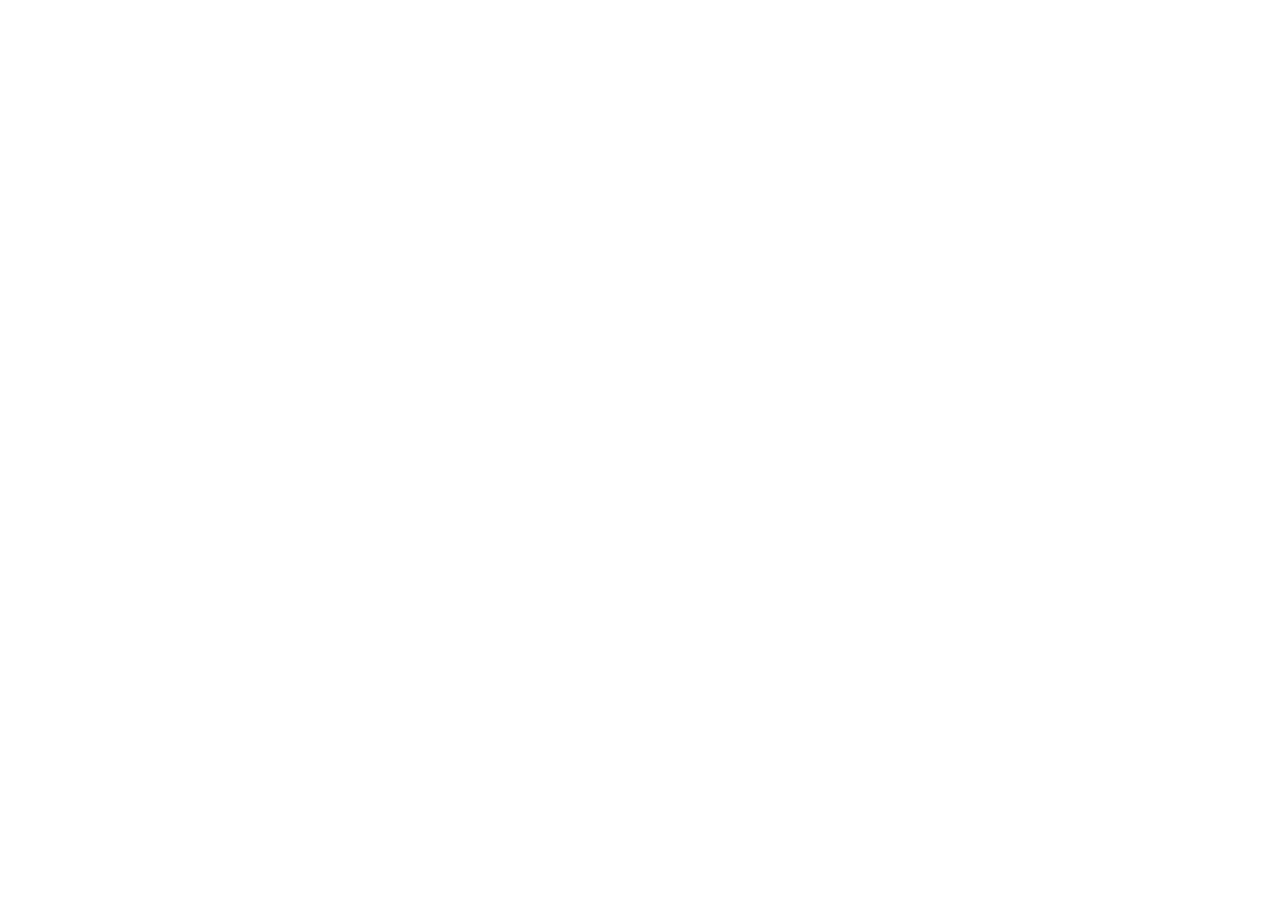
==== index.html @ 0be5e107 "first commit,created index file, css file, and folders" ====
<!DOCTYPE html>
<html lang="en">
<head>
    <meta charset="UTF-8">
    <meta name="viewport" content="width=device-width, initial-scale=1.0">
    <title>TIS</title>
    <link rel="stylesheet" href="./assets/css/style.css">
</head>
<body>
    
</body>
</html>
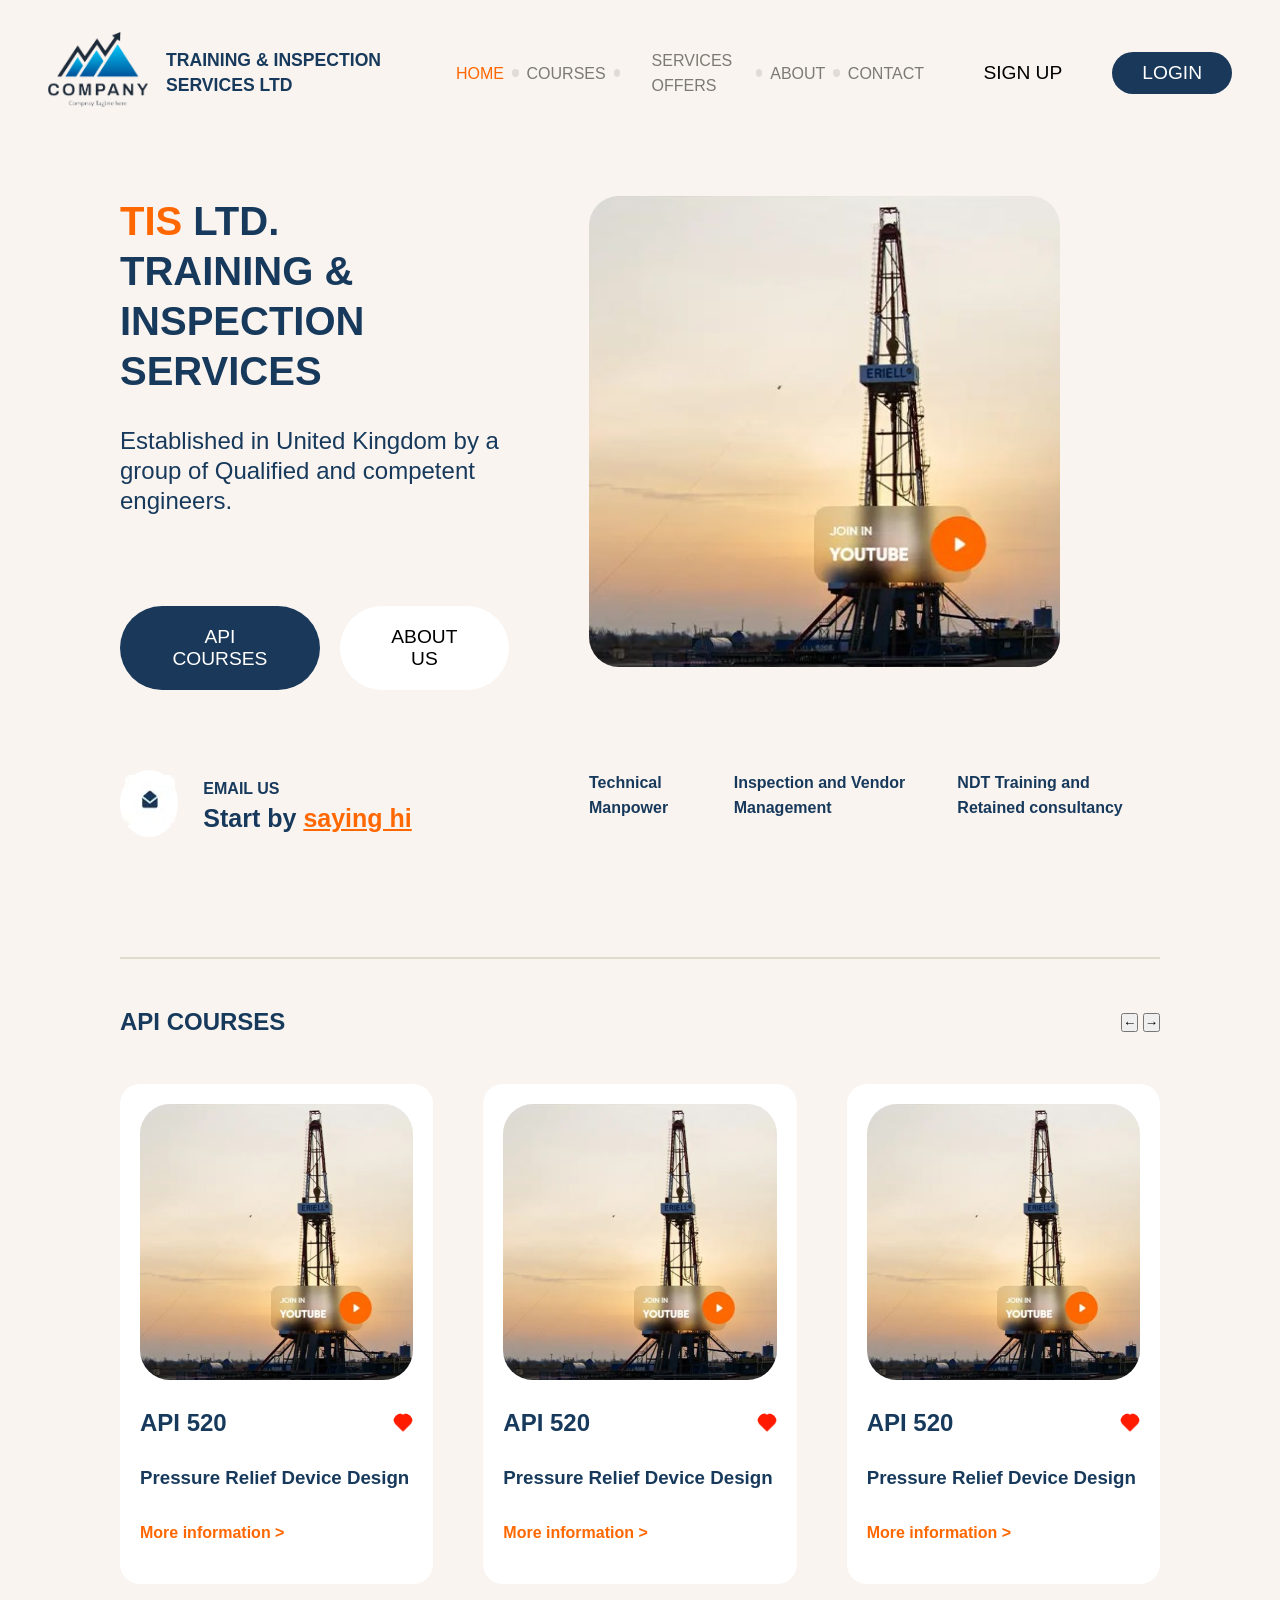
==== commit 9872d9b5: "Added Two hero Content,Images and styles" ====
--- a/index.html
+++ b/index.html
@@ -7,6 +7,127 @@
     <link rel="stylesheet" href="./assets/css/style.css">
 </head>
 <body>
-    
+    <header>
+        <div class="navBarLogo">
+            <div>
+                <img src="./assets/img/businessLogo.png" alt="Logo">
+            </div>
+            <div class="navBarLogoText">
+                <h3>TRAINING & INSPECTION SERVICES LTD</h3>
+            </div>
+        </div>
+        <div>
+            <nav>
+                <ul>
+                    <li><a href="#"><span>HOME</span></a></li>
+                    <div class="navBarDivider"></div>
+                    <li><a href="#">COURSES</a></li>
+                    <div class="navBarDivider"></div>
+                    <li><a href="#">SERVICES OFFERS </a></li>
+                    <div class="navBarDivider"></div>
+                    <li><a href="#">ABOUT</a></li>
+                    <div class="navBarDivider"></div>
+                    <li><a href="#">CONTACT</a></li>
+                </ul>
+            </nav>
+        </div>
+        <div class="navBarButtons">
+            <button class="signUpButton">SIGN UP</button>
+            <button class="loginButton">LOGIN</button>    
+        </div>
+    </header>
+    <main>
+        <section class="firstHeroSection">
+            <div class="firstHeroContent">
+                <h1><span>TIS</span> LTD. <br> TRAINING & INSPECTION SERVICES</h1>
+                <h3>Established in United Kingdom by a group of Qualified and competent engineers.</h3>
+
+                <div class="navBarButtons heroButton">
+                    <button class="loginButton">API COURSES</button>
+                    <button class="signUpButton">ABOUT US</button>    
+                </div>
+            </div>
+            <div class="secondHeroContent">
+                <img src="./assets/img/firstSectImg.jpg" alt="Image">
+            </div>
+
+            <div class="firstSubHeroContent">
+                <div class="logo">
+                    <img src="./assets/img/emailIcon.jpg" alt="Email Icon">
+                </div>
+                <div class="text">
+                    <h4>EMAIL US</h4>
+                    <h4>Start by <span><u>saying hi</u></span></h4>
+                </div>
+            </div>
+            <div class="secondSubHeroContent">
+                <h4>Technical Manpower</h4>
+                <h4>Inspection and Vendor Management</h4>
+                <h4>NDT Training and Retained consultancy</h4>
+            </div>
+            <div class="sectionDivider"></div>
+        </section>
+        <section class="secondHeroSection">
+                <div class="heroTitle">
+                    <h2>API COURSES</h2>
+                    <div>
+                        <button> &leftarrow; </button>
+                        <button> &rightarrow; </button>
+                    </div>
+                </div>
+            <div class="secondHeroContent">
+                <div class="card">
+                    <div class="cardImage">
+                        <img src="./assets/img/firstSectImg.jpg" alt="card image">
+                    </div>
+                    <div class="cardTitle">
+                        <h2>API 520</h2>
+                        <img src="./assets/img/heart.png" alt="heart icon">
+                    </div>
+                    <div>
+                        <h3>Pressure Relief Device Design</h3>
+                    </div>
+                    <div class="cardDescription">
+                        <p>More information > </p>
+                    </div>
+                </div>
+
+                <div class="card">
+                    <div class="cardImage">
+                        <img src="./assets/img/firstSectImg.jpg" alt="card image">
+                    </div>
+                    <div class="cardTitle">
+                        <h2>API 520</h2>
+                        <img src="./assets/img/heart.png" alt="heart icon">
+                    </div>
+                    <div>
+                        <h3>Pressure Relief Device Design</h3>
+                    </div>
+                    <div class="cardDescription">
+                        <p>More information > </p>
+                    </div>
+                </div>
+                
+                <div class="card">
+                    <div class="cardImage">
+                        <img src="./assets/img/firstSectImg.jpg" alt="card image">
+                    </div>
+                    <div class="cardTitle">
+                        <h2>API 520</h2>
+                        <img src="./assets/img/heart.png" alt="heart icon">
+                    </div>
+                    <div>
+                        <h3>Pressure Relief Device Design</h3>
+                    </div>
+                    <div class="cardDescription">
+                        <p>More information > </p>
+                    </div>
+                </div>
+            </div>
+        </section>
+    </main>
+    <footer>
+
+    </footer>
 </body>
 </html>
--- a/assets/css/style.css
+++ b/assets/css/style.css
@@ -0,0 +1,185 @@
+*{
+    margin: 0;
+    padding: 0;
+    box-sizing: border-box;
+}
+body{
+    font-family: 'Poppins', sans-serif;
+    background-color: rgba(250,244,240);
+    color: rgb(23,58,92);
+    line-height: 25px;
+}
+span{
+    color: rgb(255,103,0);
+}
+header{
+    display: grid;
+    grid-template-columns: 400px 1fr 300px;
+    justify-content: space-between;
+    align-items: center;
+    width: 100%;
+    padding: 2rem 3rem;
+}
+.navBarLogo{
+    display: flex;
+    align-items: center;
+    gap: 0.5rem;
+    img{
+        width: 100px;
+    }
+    .navBarLogoText h3{
+            margin: 10px;
+            font-size: 1.1rem;
+    }
+}
+.navBarDivider{
+    width: 8px;
+    height: 8px;
+    background-color: rgba(0, 0, 0, 0.1);
+    border-radius: 50%;
+    
+}
+nav ul {
+    display: flex;
+    text-align: center;
+    justify-content: space-between;
+    align-items: center;
+    li{
+    list-style: none;
+        a{
+            text-decoration: none;
+            color: rgb(123,122,115);
+            font-size: 1rem;
+            padding: 0.5rem;
+        }
+    }
+}
+.navBarButtons{
+    display: flex;
+    justify-content: space-between;
+    justify-self: flex-end;
+    gap: 20px;
+}
+.navBarButtons button{
+    padding: 10px 30px;
+    border-radius: 25px;
+    border: none;
+    font-size: 1.2rem;
+    cursor: pointer;
+}
+.signUpButton{
+    background-color: transparent;
+}
+.loginButton{
+    background-color: rgba(26,57,90);
+    color: white;
+}
+section{
+    margin:50px 0;
+    padding: 0 120px;
+}
+.firstHeroSection{
+    display: grid;
+    grid-template-columns: 1fr 1fr;
+    justify-content: space-between;
+    gap: 80px;
+    .heroButton{
+        justify-content: start;
+    }
+    div{
+        width: 100%;
+    }
+    h1{
+        font-size: 2.5rem;
+        margin-bottom: 30px;
+        line-height: 50px;
+    }
+    h3{
+        font-size: 1.5rem;
+        font-weight: lighter;
+        line-height: 30px;
+        margin-bottom: 90px;
+    }
+}
+.secondHeroContent img{
+    border-radius: 30px;
+}
+.heroButton button{
+    padding: 20px 40px;
+    border-radius: 60px;
+}
+.heroButton .signUpButton{
+    background-color: white;
+}
+.firstSubHeroContent{
+    display: flex;
+    align-items: center;
+}
+.firstSubHeroContent .logo{
+    width: 15%;
+    border-radius: 100%;
+    padding: 5px;
+    margin-right: 25px;
+    background-color: white;
+    text-align: center;
+}
+.firstSubHeroContent .text h4:nth-child(1){
+    font-weight: light;
+    margin-bottom: 5px;
+}
+.firstSubHeroContent .text h4:nth-child(2){
+    font-size: 25px;
+}
+.secondSubHeroContent{
+    display: flex;
+    gap: 40px;
+}
+.sectionDivider{
+    border-bottom: 2px solid rgb(221, 219, 204);
+    padding: 20px 0;
+    grid-column: 1/3;
+}
+
+.secondHeroSection .heroTitle{
+    width:100%;
+    display:flex;
+    justify-content: space-between;
+    margin-bottom: 50px;
+}
+.secondHeroContent{
+    display: grid;
+    grid-template-columns: repeat(3, 1fr);
+    gap: 50px;
+}
+.secondHeroContent .card{
+    width: 100%;
+    height: 500px;
+    background-color: white;
+    border-radius: 20px;
+    padding: 20px;
+    div{
+        margin-bottom: 30px;
+    }
+}
+
+.card .cardImage{
+    width: 100%;
+    height: 60%;
+    border-radius: 20px 20px 0 0;
+    img{
+        width: 100%;
+        height: 100%;
+        object-fit: cover;
+    }
+}
+.card .cardTitle{
+    display: flex;
+    justify-content: space-between;
+    align-items: center;
+
+}
+.card .cardDescription{
+    font-size: 1rem;
+    color: rgb(255,103,0);
+    font-weight: bold;
+}
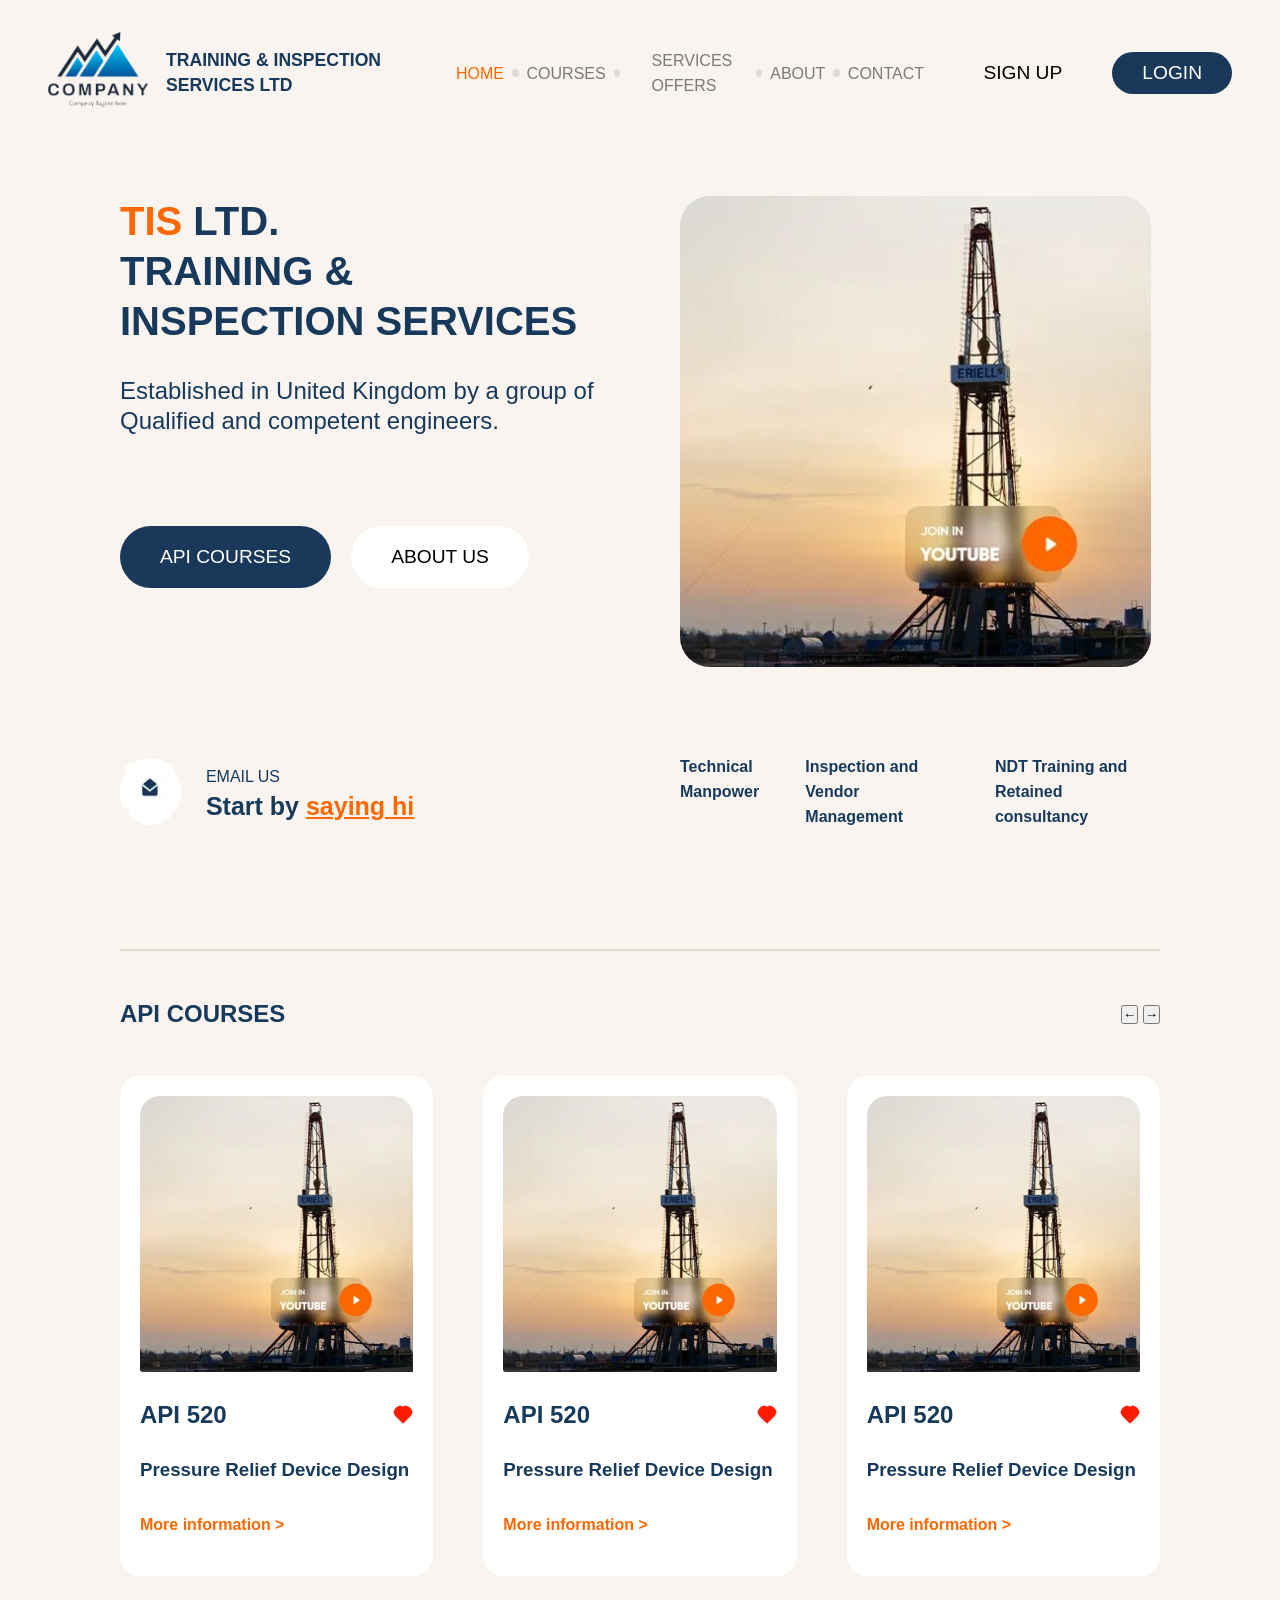
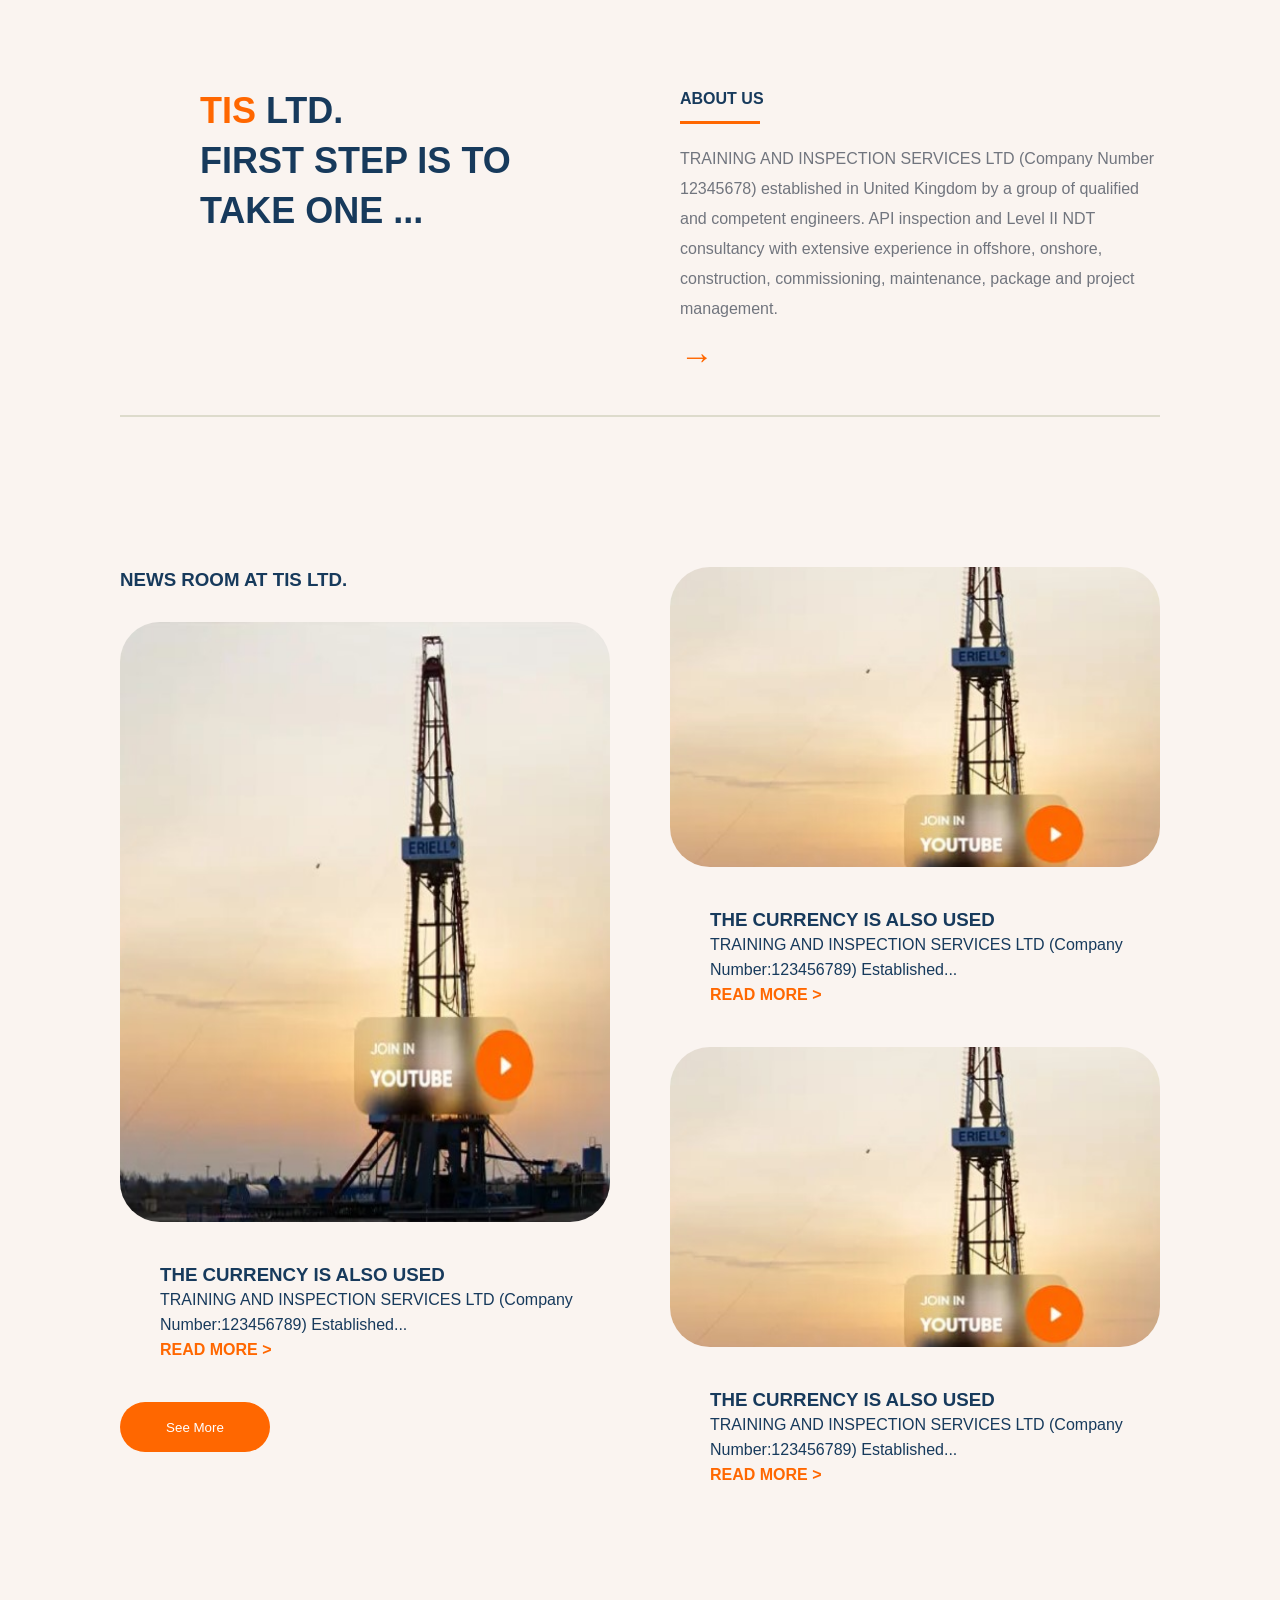
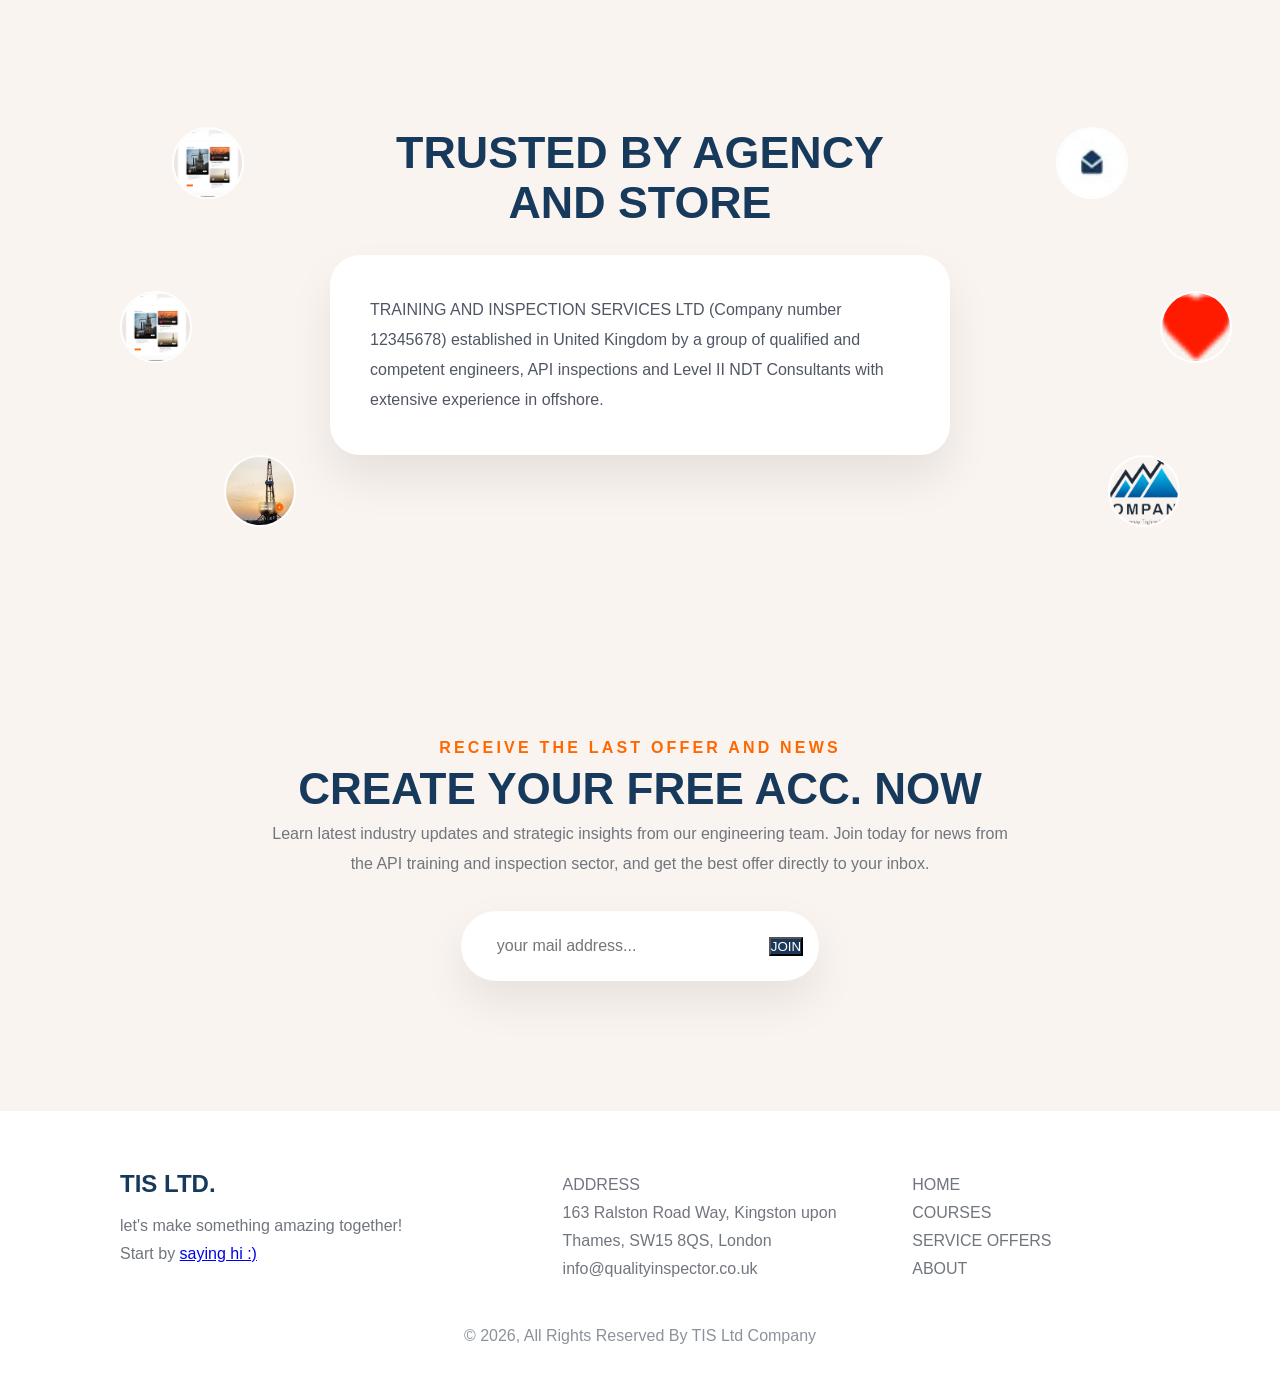
==== commit a738f969: "3 more sections added,footer added. little bit of resposiveness" ====
--- a/index.html
+++ b/index.html
@@ -125,7 +125,110 @@
                 </div>
             </div>
         </section>
+        <section class="thirdSection">
+            <div class="thirdSectionContent">
+                <div class="thirdSectionText">
+                    <h2><span>TIS</span> LTD.</h2>
+                    <h2>FIRST STEP IS TO TAKE ONE ...</h2>
+                </div>
+                <div class="thirdSectionAbout">
+                    <h4>ABOUT US</h4>
+                    <div class="underLine"></div>
+                    <p>TRAINING AND INSPECTION SERVICES LTD (Company Number 12345678) established in United Kingdom by a group of qualified and competent engineers. API inspection and Level II NDT consultancy with extensive experience in offshore, onshore, construction, commissioning, maintenance, package and project management.</p>
+                    <a href="#">&rarr;</a>
+                </div>
+            </div>
+            <div class="sectionDivider"></div>
+        </section>
+        <section class="fourthSection">
+           <div class="fourthSectionContent1">
+                <div>
+                    <h3>NEWS ROOM AT TIS LTD.</h3>
+                </div>
+                <div class="foruthContentImg">
+                    <img src="./assets/img/firstSectImg.jpg" alt="">
+                </div>
+                <div class="fourthContentInfo">
+                    <h3>THE CURRENCY IS ALSO USED</h3>
+                    <p>TRAINING AND INSPECTION SERVICES LTD (Company Number:123456789) Established...</p>
+                    <a href="#read">READ MORE > </a>
+                </div>
+                <div class="fourthContentButton">
+                    <button type="button" class="seeMoreButton">See More</button>
+                </div>
+           </div>
+           <div class="fourthSectionContent2">
+                <div class="foruthContentImg">
+                    <img src="./assets/img/firstSectImg.jpg" alt="">
+                </div>
+                <div class="fourthContentInfo">
+                    <h3>THE CURRENCY IS ALSO USED</h3>
+                    <p>TRAINING AND INSPECTION SERVICES LTD (Company Number:123456789) Established...</p>
+                    <a href="#read">READ MORE > </a>
+                </div>
+                <div class="foruthContentImg">
+                    <img src="./assets/img/firstSectImg.jpg" alt="">
+                </div>
+                <div class="fourthContentInfo">
+                    <h3>THE CURRENCY IS ALSO USED</h3>
+                    <p>TRAINING AND INSPECTION SERVICES LTD (Company Number:123456789) Established...</p>
+                    <a href="#read">READ MORE > </a>
+                </div>
+           </div>
+        </section>
+        <section class="fifthSection">
+            <div class="trustedContent fifthSectionContent">
+                <div class="fifthContentTitle">
+                    <h2>TRUSTED BY AGENCY AND STORE</h2>
+                    <div class="testimonialCard">
+                        <p>TRAINING AND INSPECTION SERVICES LTD (Company number 12345678) established in United Kingdom by a group of qualified and competent engineers, API inspections and Level II NDT Consultants with extensive experience in offshore.</p>
+                    </div>
+                </div>
+                <div class="trustedAvatars fifthSectionContentImage">
+                    <img src="./assets/img/businessLogo.png" alt="Client logo 1">
+                    <img src="./assets/img/heart.png" alt="Client logo 2">
+                    <img src="./assets/img/emailIcon.jpg" alt="Client logo 3">
+                    <img src="./assets/img/firstSectImg.jpg" alt="Client logo 4">
+                    <img src="./assets/img/landing.jpg" alt="Client logo 5">
+                    <img src="./assets/img/landing.jpg" alt="Client logo 5">
+                </div>
+            </div>
+        </section>
+        <section class="subscribeSection">
+            <p class="newsText">RECEIVE THE LAST OFFER AND NEWS</p>
+            <h2>CREATE YOUR FREE ACC. NOW</h2>
+            <p class="subscribeText">Learn latest industry updates and strategic insights from our engineering team. Join today for news from the API training and inspection sector, and get the best offer directly to your inbox.</p>
+            <div class="subscribeForm">
+                <input type="email" placeholder="your mail address...">
+                <button class="loginButton">JOIN</button>
+            </div>
+        </section>
     </main>
+    <footer class="siteFooter">
+        <div class="footerTop">
+            <div class="footerBrand">
+                <h2>TIS LTD.</h2>
+                <p>let's make something amazing together!</p>
+                <p>Start by <a href="#">saying hi :)</a></p>
+            </div>
+            <div class="footerInfo">
+                <p>ADDRESS</p>
+                <p>163 Ralston Road Way, Kingston upon Thames, SW15 8QS, London</p>
+                <p>info@qualityinspector.co.uk</p>
+            </div>
+            <div class="footerLinks">
+                <p>HOME</p>
+                <a href="#">COURSES</a>
+                <a href="#">SERVICE OFFERS</a>
+                <a href="#">ABOUT</a>
+            </div>
+        </div>
+        <div class="footerBottom">
+            <p>© 2026, All Rights Reserved By TIS Ltd Company</p>
+        </div>
+    </footer>
+</body>
+</html>
     <footer>
 
     </footer>
--- a/assets/css/style.css
+++ b/assets/css/style.css
@@ -1,18 +1,21 @@
-*{
+* {
     margin: 0;
     padding: 0;
     box-sizing: border-box;
 }
-body{
+
+body {
     font-family: 'Poppins', sans-serif;
-    background-color: rgba(250,244,240);
-    color: rgb(23,58,92);
+    background-color: rgba(250, 244, 240, 1);
+    color: rgb(23, 58, 92);
     line-height: 25px;
 }
-span{
-    color: rgb(255,103,0);
-}
-header{
+
+span {
+    color: rgb(255, 103, 0);
+}
+
+header {
     display: grid;
     grid-template-columns: 400px 1fr 300px;
     justify-content: space-between;
@@ -20,102 +23,123 @@
     width: 100%;
     padding: 2rem 3rem;
 }
-.navBarLogo{
+
+.navBarLogo {
     display: flex;
     align-items: center;
     gap: 0.5rem;
-    img{
-        width: 100px;
-    }
-    .navBarLogoText h3{
-            margin: 10px;
-            font-size: 1.1rem;
-    }
-}
-.navBarDivider{
+}
+
+.navBarLogo img {
+    width: 100px;
+}
+
+.navBarLogoText h3 {
+    margin: 10px;
+    font-size: 1.1rem;
+}
+
+.navBarDivider {
     width: 8px;
     height: 8px;
     background-color: rgba(0, 0, 0, 0.1);
     border-radius: 50%;
-    
-}
+}
+
 nav ul {
     display: flex;
     text-align: center;
     justify-content: space-between;
     align-items: center;
-    li{
+}
+
+nav ul li {
     list-style: none;
-        a{
-            text-decoration: none;
-            color: rgb(123,122,115);
-            font-size: 1rem;
-            padding: 0.5rem;
-        }
-    }
-}
-.navBarButtons{
+}
+
+nav ul li a {
+    text-decoration: none;
+    color: rgb(123, 122, 115);
+    font-size: 1rem;
+    padding: 0.5rem;
+}
+
+.navBarButtons {
     display: flex;
     justify-content: space-between;
     justify-self: flex-end;
     gap: 20px;
 }
-.navBarButtons button{
+
+.navBarButtons button {
     padding: 10px 30px;
     border-radius: 25px;
     border: none;
     font-size: 1.2rem;
     cursor: pointer;
 }
-.signUpButton{
+
+.signUpButton {
     background-color: transparent;
 }
-.loginButton{
-    background-color: rgba(26,57,90);
+
+.loginButton {
+    background-color: rgba(26, 57, 90, 1);
     color: white;
 }
-section{
-    margin:50px 0;
+
+section {
+    margin: 50px 0;
     padding: 0 120px;
 }
-.firstHeroSection{
+
+.firstHeroSection {
     display: grid;
     grid-template-columns: 1fr 1fr;
     justify-content: space-between;
     gap: 80px;
-    .heroButton{
-        justify-content: start;
-    }
-    div{
-        width: 100%;
-    }
-    h1{
-        font-size: 2.5rem;
-        margin-bottom: 30px;
-        line-height: 50px;
-    }
-    h3{
-        font-size: 1.5rem;
-        font-weight: lighter;
-        line-height: 30px;
-        margin-bottom: 90px;
-    }
-}
-.secondHeroContent img{
+}
+
+.firstHeroSection .heroButton {
+    justify-content: start;
+}
+
+.firstHeroSection div {
+    width: 100%;
+}
+
+.firstHeroSection h1 {
+    font-size: 2.5rem;
+    margin-bottom: 30px;
+    line-height: 50px;
+}
+
+.firstHeroSection h3 {
+    font-size: 1.5rem;
+    font-weight: 300;
+    line-height: 30px;
+    margin-bottom: 90px;
+}
+
+.secondHeroContent img {
     border-radius: 30px;
 }
-.heroButton button{
+
+.heroButton button {
     padding: 20px 40px;
     border-radius: 60px;
 }
-.heroButton .signUpButton{
+
+.heroButton .signUpButton {
     background-color: white;
 }
-.firstSubHeroContent{
+
+.firstSubHeroContent {
     display: flex;
     align-items: center;
 }
-.firstSubHeroContent .logo{
+
+.firstSubHeroContent .logo {
     width: 15%;
     border-radius: 100%;
     padding: 5px;
@@ -123,63 +147,619 @@
     background-color: white;
     text-align: center;
 }
-.firstSubHeroContent .text h4:nth-child(1){
-    font-weight: light;
+
+.firstSubHeroContent .text h4:nth-child(1) {
+    font-weight: 300;
     margin-bottom: 5px;
 }
-.firstSubHeroContent .text h4:nth-child(2){
+
+.firstSubHeroContent .text h4:nth-child(2) {
     font-size: 25px;
 }
-.secondSubHeroContent{
+
+.secondSubHeroContent {
     display: flex;
     gap: 40px;
 }
-.sectionDivider{
+
+.sectionDivider {
     border-bottom: 2px solid rgb(221, 219, 204);
     padding: 20px 0;
     grid-column: 1/3;
 }
 
-.secondHeroSection .heroTitle{
-    width:100%;
-    display:flex;
+.secondHeroSection .heroTitle {
+    width: 100%;
+    display: flex;
     justify-content: space-between;
+    align-items: center;
     margin-bottom: 50px;
 }
-.secondHeroContent{
+
+.secondHeroSection .secondHeroContent {
     display: grid;
     grid-template-columns: repeat(3, 1fr);
     gap: 50px;
 }
-.secondHeroContent .card{
+
+.secondHeroSection .secondHeroContent .card {
     width: 100%;
     height: 500px;
     background-color: white;
     border-radius: 20px;
     padding: 20px;
-    div{
-        margin-bottom: 30px;
-    }
-}
-
-.card .cardImage{
+}
+
+.secondHeroSection .secondHeroContent .card div {
+    margin-bottom: 30px;
+}
+
+.card .cardImage {
     width: 100%;
     height: 60%;
     border-radius: 20px 20px 0 0;
+}
+
+.card .cardImage img {
+    width: 100%;
+    height: 100%;
+    object-fit: cover;
+    border-radius: 20px 20px 0 0;
+}
+
+.card .cardTitle {
+    display: flex;
+    justify-content: space-between;
+    align-items: center;
+}
+
+.card .cardDescription {
+    font-size: 1rem;
+    color: rgb(255, 103, 0);
+    font-weight: bold;
+}
+
+.heroImageCard {
+    position: relative;
+    width: 100%;
+    min-height: 520px;
+    border-radius: 30px;
+    overflow: hidden;
+    box-shadow: 0 25px 60px rgba(0, 0, 0, 0.12);
+}
+
+.heroImageBg {
+    width: 100%;
+    height: 100%;
+    background-image: url("../img/landing.jpg");
+    background-size: cover;
+    background-position: center;
+    filter: brightness(0.92);
+}
+
+.heroImageBadge {
+    position: absolute;
+    bottom: 30px;
+    left: 30px;
+    padding: 28px 32px;
+    border-radius: 24px;
+    background: rgba(255, 255, 255, 0.95);
+    max-width: 320px;
+    box-shadow: 0 18px 40px rgba(0, 0, 0, 0.15);
+}
+
+.heroImageBadge span {
+    display: inline-block;
+    color: rgb(255, 103, 0);
+    font-size: 0.85rem;
+    letter-spacing: 0.25em;
+    text-transform: uppercase;
+    margin-bottom: 10px;
+}
+
+.heroImageBadge h2 {
+    margin: 0 0 18px;
+    font-size: 2rem;
+    color: rgb(23, 58, 92);
+}
+
+.thirdSectionContent {
+    display: grid;
+    grid-template-columns: 1fr 1fr;
+    gap: 80px;
+    justify-content: center;
+    align-items: center;
+    padding-top: 60px;
+}
+.thirdSectionText{
+    justify-self: center;
+    align-self: start;
+}
+.thirdSectionText h2 {
+    font-size: 2.25rem;
+    max-width: 320px;
+    line-height: 50px;
+}
+
+.thirdSectionAbout h4 {
+    color: rgb(23, 58, 92);
+}
+.underLine{
+    background-color: rgb(255, 103, 0);
+    width: 80px;
+    height: 3px;
+    margin: 10px 0 20px;
+}
+.thirdSectionAbout p {
+    color: rgb(113, 117, 126);
+    line-height: 30px;
+    max-width: 520px;
+    margin-bottom: 20px;
+}
+
+.thirdSectionAbout a {
+    color: rgb(255, 103, 0);
+    text-decoration: none;
+    font-weight: 700;
+    font-size: 2.1rem;
+}
+.thirdSection .sectionDivider{
+    margin-bottom: 150px;
+}
+.fourthSection{
+    display: grid;
+    grid-template-columns: 1fr 1fr;
+    gap: 60px;
+    div{
+        width: 100%;
+    }
+}
+.fourthSectionContent1{
+    height: 800px;
+    h3{
+        margin-bottom: 30px;
+    }
+}
+.foruthContentImg{
+    img{
+    border-radius: 40px;
+    }
+}
+.fourthSectionContent1 .foruthContentImg{
+    height: 600px;
     img{
         width: 100%;
         height: 100%;
+    }
+}
+.fourthSectionContent2 .foruthContentImg{
+    height: 300px;
+    img{
         object-fit: cover;
-    }
-}
-.card .cardTitle{
+        width: 100%;
+        height: 100%;
+    }
+}
+.fourthContentInfo{
+    margin: 40px;
+    h3{
+        margin: 0;
+    }
+}
+.fourthContentInfo a{
+    text-decoration: none;
+    color: rgb(255, 103, 0);
+    font-weight: bold;
+}
+.fourthContentButton button{
+    width: 150px;
+    height: 50px;
+    border-radius: 30px;
+    border: 0;
+    background-color: rgb(255, 103, 0);
+    color: white;
+}
+.fifthSection{
+    padding: 150px 120px;
+}
+
+.trustedContent {
+    position: relative;
     display: flex;
-    justify-content: space-between;
-    align-items: center;
-
-}
-.card .cardDescription{
+    justify-content: center;
+    align-items: center;
+    gap: 40px;
+}
+.trustedContent h2 {
+    font-size: 2.8rem;
+    margin-bottom: 28px;
+    text-align: center;
+    max-width: 500px;
+    line-height: 50px;
+}
+.fifthContentTitle{
+    display: grid;
+    justify-items: center;
+}
+.testimonialCard {
+    max-width: 620px;
+    padding: 40px;
+    background: white;
+    border-radius: 30px;
+    box-shadow: 0 24px 45px rgba(0, 0, 0, 0.08);
+    color: rgb(80, 86, 100);
+    line-height: 30px;
+}
+.trustedAvatars {
+    position: absolute;
+    width: 100%;
+    height: 100%;
+}
+.trustedAvatars img {
+    position: absolute;
+    width: 72px;
+    height: 72px;
+    object-fit: cover;
+    border-radius: 50%;
+    border: 2px solid rgba(255, 255, 255, 0.95);
+}
+.trustedAvatars img:nth-child(1){
+    top: 100%;
+    left: 95%;
+}
+.trustedAvatars img:nth-child(2){
+    top: 50%;
+    left: 100%;
+}
+.trustedAvatars img:nth-child(3){
+    top: 0;
+    left: 90%;
+}
+.trustedAvatars img:nth-child(4){
+    top: 100%;
+    left: 10%;
+}
+.trustedAvatars img:nth-child(5){
+    top: 50%;
+    left: 0;
+}
+.trustedAvatars img:nth-child(6){
+    top: 0;
+    left: 5%;
+}
+.subscribeSection {
+    padding: 80px 120px;
+    text-align: center;
+}
+
+.newsText {
+    margin-bottom: 16px;
+    color: rgb(255, 103, 0);
+    text-transform: uppercase;
+    letter-spacing: 0.2em;
+    font-weight: bold
+}
+
+.subscribeSection h2 {
+    font-size: 2.75rem;
+    margin-bottom: 18px;
+}
+
+.subscribeText{
+    max-width: 740px;
+    margin: 0 auto 32px;
+    color: rgb(113, 117, 126);
+    line-height: 30px;
+}
+
+.subscribeForm {
+    display: inline-flex;
+    align-items: center;
+    gap: 12px;
+    background: white;
+    padding: 12px 16px;
+    border-radius: 999px;
+    box-shadow: 0 20px 45px rgba(0, 0, 0, 0.08);
+}
+
+.subscribeForm input {
+    border: none;
+    outline: none;
+    padding: 14px 20px;
+    width: 280px;
     font-size: 1rem;
-    color: rgb(255,103,0);
-    font-weight: bold;
+    color: rgb(23, 58, 92);
+}
+
+.siteFooter {
+    padding: 60px 120px 40px;
+    background: white;
+}
+
+.footerTop {
+    display: grid;
+    grid-template-columns: 1.3fr 1fr 0.8fr;
+    gap: 40px;
+    margin-bottom: 40px;
+}
+
+.footerBrand h2 {
+    margin-bottom: 16px;
+}
+
+.footerBrand p,
+.footerInfo p,
+.footerLinks p,
+.footerLinks a {
+    color: rgb(113, 117, 126);
+    line-height: 28px;
+}
+
+.footerLinks a {
+    display: block;
+    text-decoration: none;
+}
+
+.footerBottom {
+    text-align: center;
+    color: rgb(140, 146, 155);
+}
+@media (max-width: 1024px) {
+    header {
+        grid-template-columns: 1fr;
+        padding: 1.5rem 2rem;
+        gap: 20px;
+    }
+
+    .navBarButtons {
+        justify-content: flex-start;
+        flex-wrap: wrap;
+    }
+
+    section {
+        padding: 0 60px;
+    }
+
+    .firstHeroSection,
+    .secondHeroSection .secondHeroContent,
+    .thirdSectionContent,
+    .fourthSection,
+    .newsGrid,
+    .footerTop {
+        grid-template-columns: 1fr;
+    }
+
+    .firstHeroSection {
+        gap: 40px;
+    }
+
+    .firstHeroSection h1 {
+        font-size: 2.2rem;
+        line-height: 42px;
+    }
+
+    .firstHeroSection h3 {
+        font-size: 1.25rem;
+        margin-bottom: 50px;
+    }
+
+    .heroButton button {
+        padding: 16px 32px;
+    }
+
+    .secondHeroSection .secondHeroContent {
+        gap: 30px;
+    }
+
+    .secondHeroSection .secondHeroContent .card {
+        height: auto;
+    }
+
+    .card .cardImage {
+        height: 260px;
+    }
+
+    .thirdSectionContent,
+    .fourthSection {
+        gap: 40px;
+    }
+
+    .thirdSectionText h2,
+    .trustedContent h2,
+    .subscribeSection h2 {
+        font-size: 2rem;
+    }
+
+    .trustedContent {
+        flex-direction: column;
+        text-align: center;
+    }
+
+    .testimonialCard {
+        max-width: 100%;
+    }
+
+    .trustedAvatars {
+        position: relative;
+        display: flex;
+        justify-content: center;
+        flex-wrap: wrap;
+        gap: 16px;
+        width: auto;
+        height: auto;
+    }
+
+    .trustedAvatars img {
+        position: static;
+    }
+
+    .subscribeSection {
+        padding: 60px 0;
+    }
+
+    .subscribeForm {
+        width: 100%;
+        justify-content: center;
+        flex-wrap: wrap;
+    }
+
+    .subscribeForm input {
+        width: 100%;
+        max-width: 420px;
+    }
+
+    .siteFooter {
+        padding: 40px 60px 30px;
+    }
+}
+
+@media (max-width: 768px) {
+    header {
+        padding: 1rem 1.25rem;
+    }
+
+    nav ul {
+        flex-wrap: wrap;
+        justify-content: center;
+        gap: 8px;
+    }
+
+    .navBarButtons,
+    .heroButton,
+    .firstSubHeroContent,
+    .secondSubHeroContent,
+    .newsGrid,
+    .footerTop {
+        display: block;
+    }
+
+    section {
+        padding: 0 24px;
+    }
+
+    .firstHeroSection,
+    .thirdSectionContent,
+    .fourthSection,
+    .newsGrid {
+        grid-template-columns: 1fr;
+    }
+
+    .firstHeroSection h1 {
+        font-size: 2rem;
+        line-height: 40px;
+    }
+
+    .firstHeroSection h3,
+    .thirdSectionAbout p,
+    .subscribeText,
+    .newsCard p {
+        font-size: 1rem;
+    }
+
+    .firstSubHeroContent {
+        flex-direction: column;
+        align-items: flex-start;
+    }
+
+    .firstSubHeroContent .logo {
+        width: 28%;
+        margin-right: 0;
+        margin-bottom: 16px;
+    }
+
+    .secondSubHeroContent {
+        flex-direction: column;
+        gap: 18px;
+    }
+
+    .heroImageBadge {
+        left: 20px;
+        right: 20px;
+        bottom: 20px;
+        padding: 24px;
+        max-width: none;
+    }
+
+    .heroImageBadge h2 {
+        font-size: 1.75rem;
+    }
+
+    .secondHeroSection .heroTitle {
+        flex-direction: column;
+        align-items: flex-start;
+        gap: 16px;
+    }
+
+    .secondHeroSection .secondHeroContent .card {
+        height: auto;
+    }
+
+    .card .cardImage {
+        height: 220px;
+    }
+
+    .thirdSectionAbout a {
+        font-size: 1.1rem;
+    }
+
+    .trustedAvatars {
+        justify-content: center;
+    }
+
+    .subscribeForm {
+        width: 100%;
+    }
+
+    .subscribeForm button {
+        width: 100%;
+    }
+
+    .footerTop {
+        grid-template-columns: 1fr;
+    }
+}
+
+@media (max-width: 576px) {
+    .navBarLogo {
+        flex-direction: column;
+        align-items: flex-start;
+    }
+
+    .navBarLogo img {
+        width: 90px;
+    }
+
+    .navBarLogoText h3 {
+        font-size: 1rem;
+        margin: 0;
+    }
+
+    .navBarButtons button,
+    .heroButton button {
+        padding: 14px 24px;
+        font-size: 1rem;
+    }
+
+    .firstHeroSection h1 {
+        font-size: 1.8rem;
+    }
+
+    .firstHeroSection h3 {
+        font-size: 1.1rem;
+        margin-bottom: 50px;
+    }
+
+    .section {
+        margin: 30px 0;
+    }
+
+    .thirdSectionText h2,
+    .trustedContent h2,
+    .subscribeSection h2 {
+        font-size: 1.6rem;
+    }
+
+    .subscribeForm input {
+        width: 100%;
+    }
 }
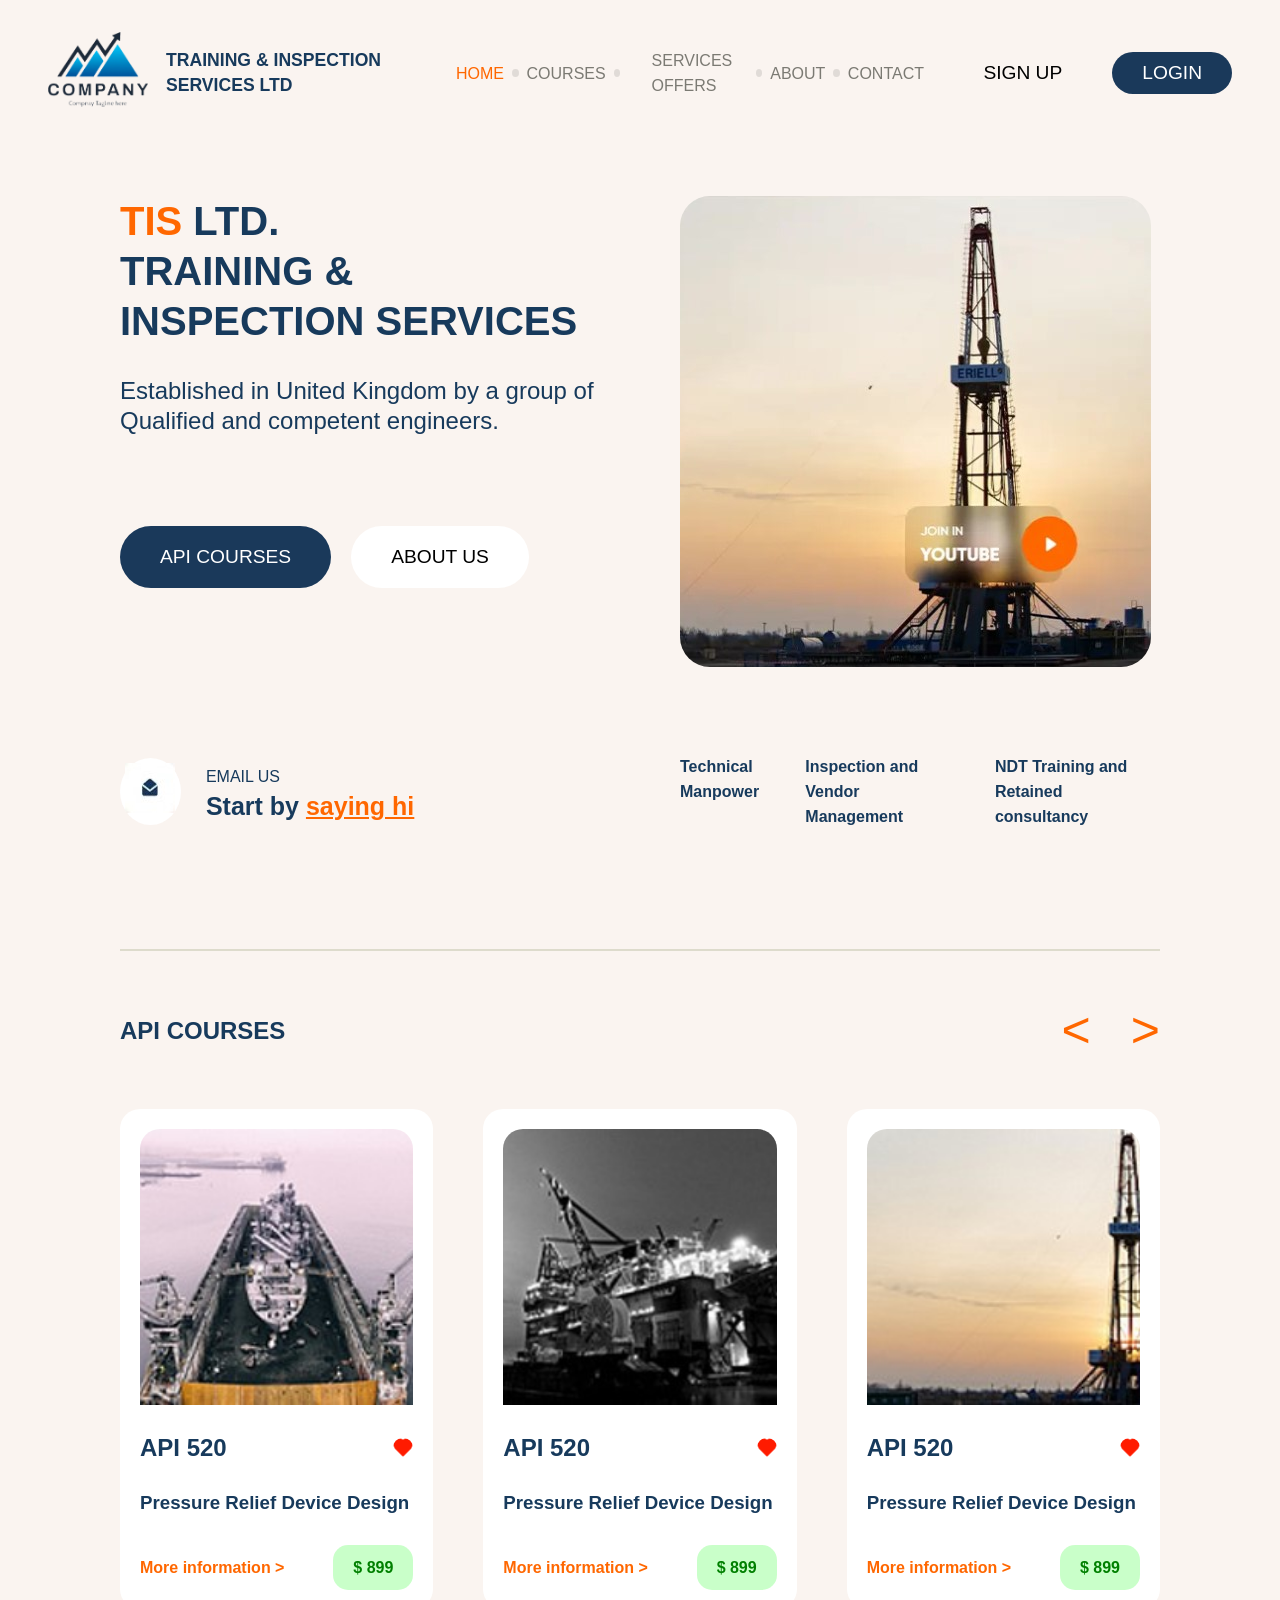
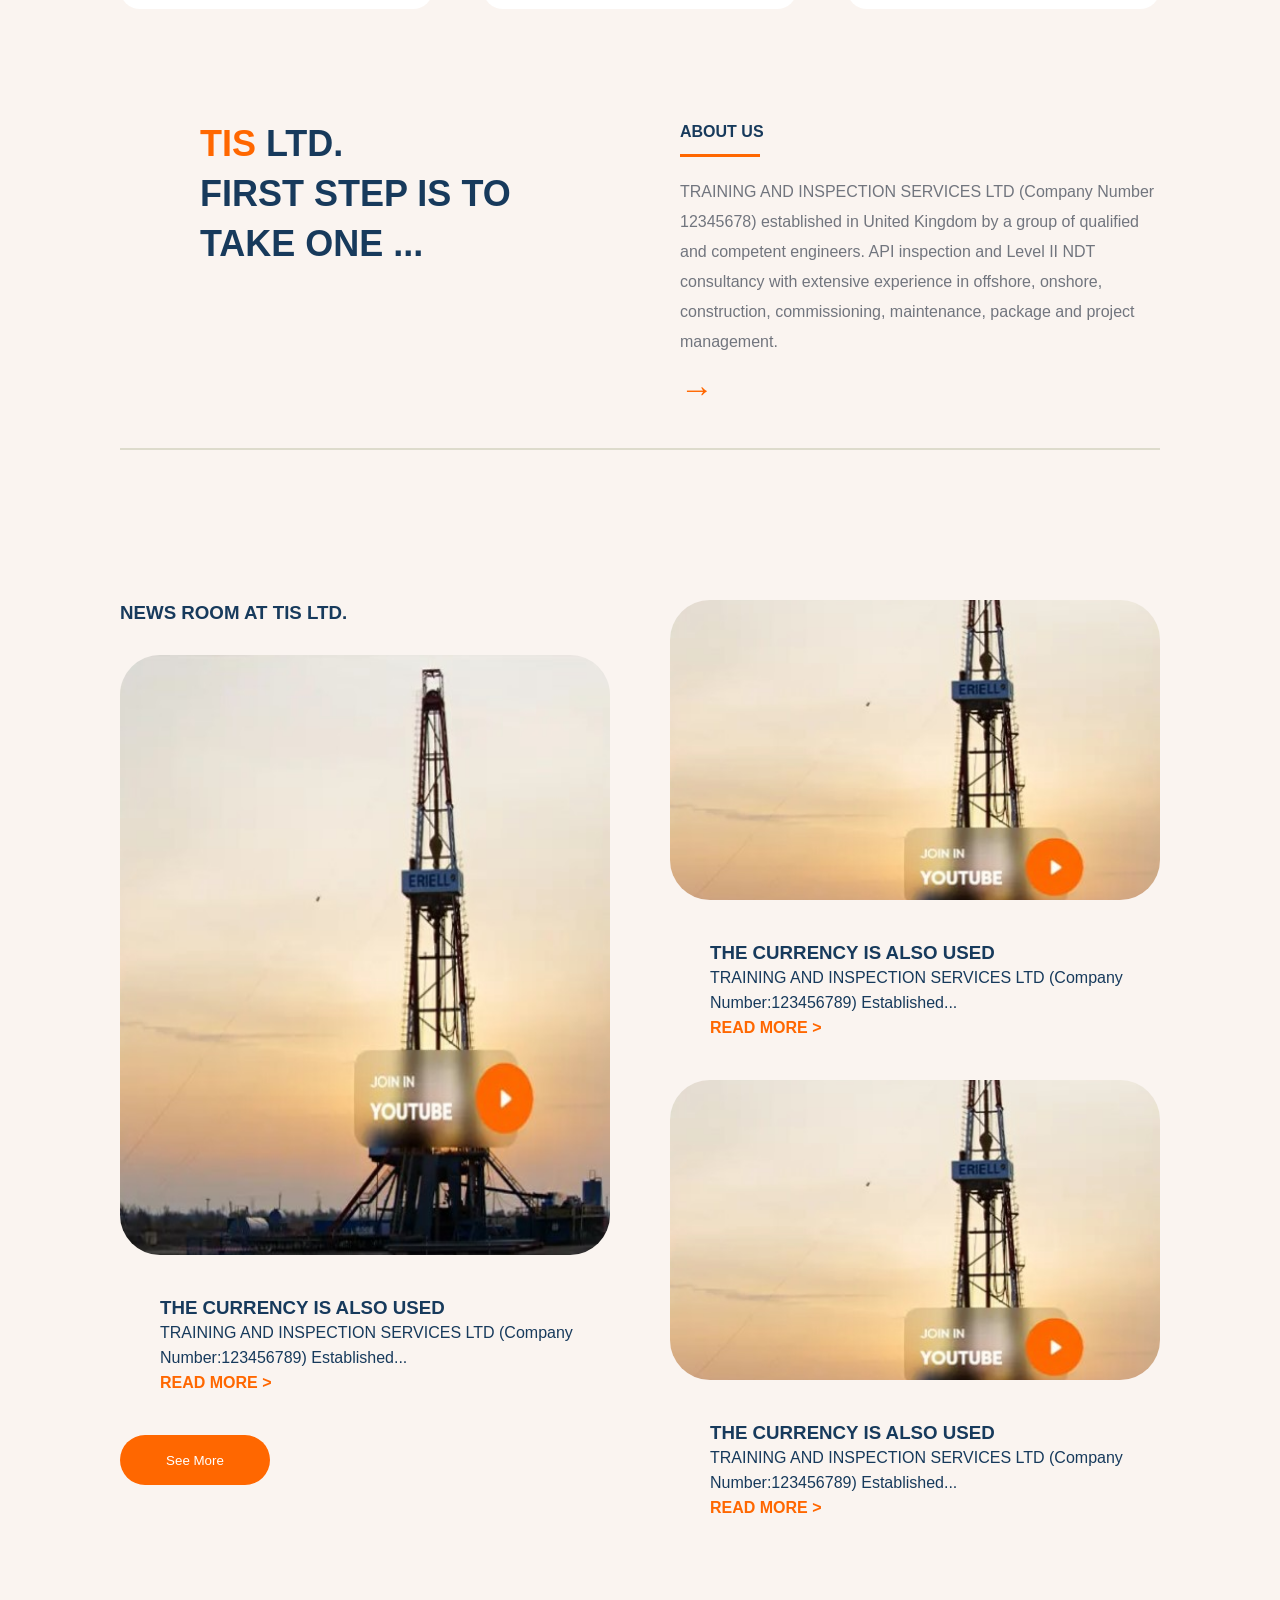
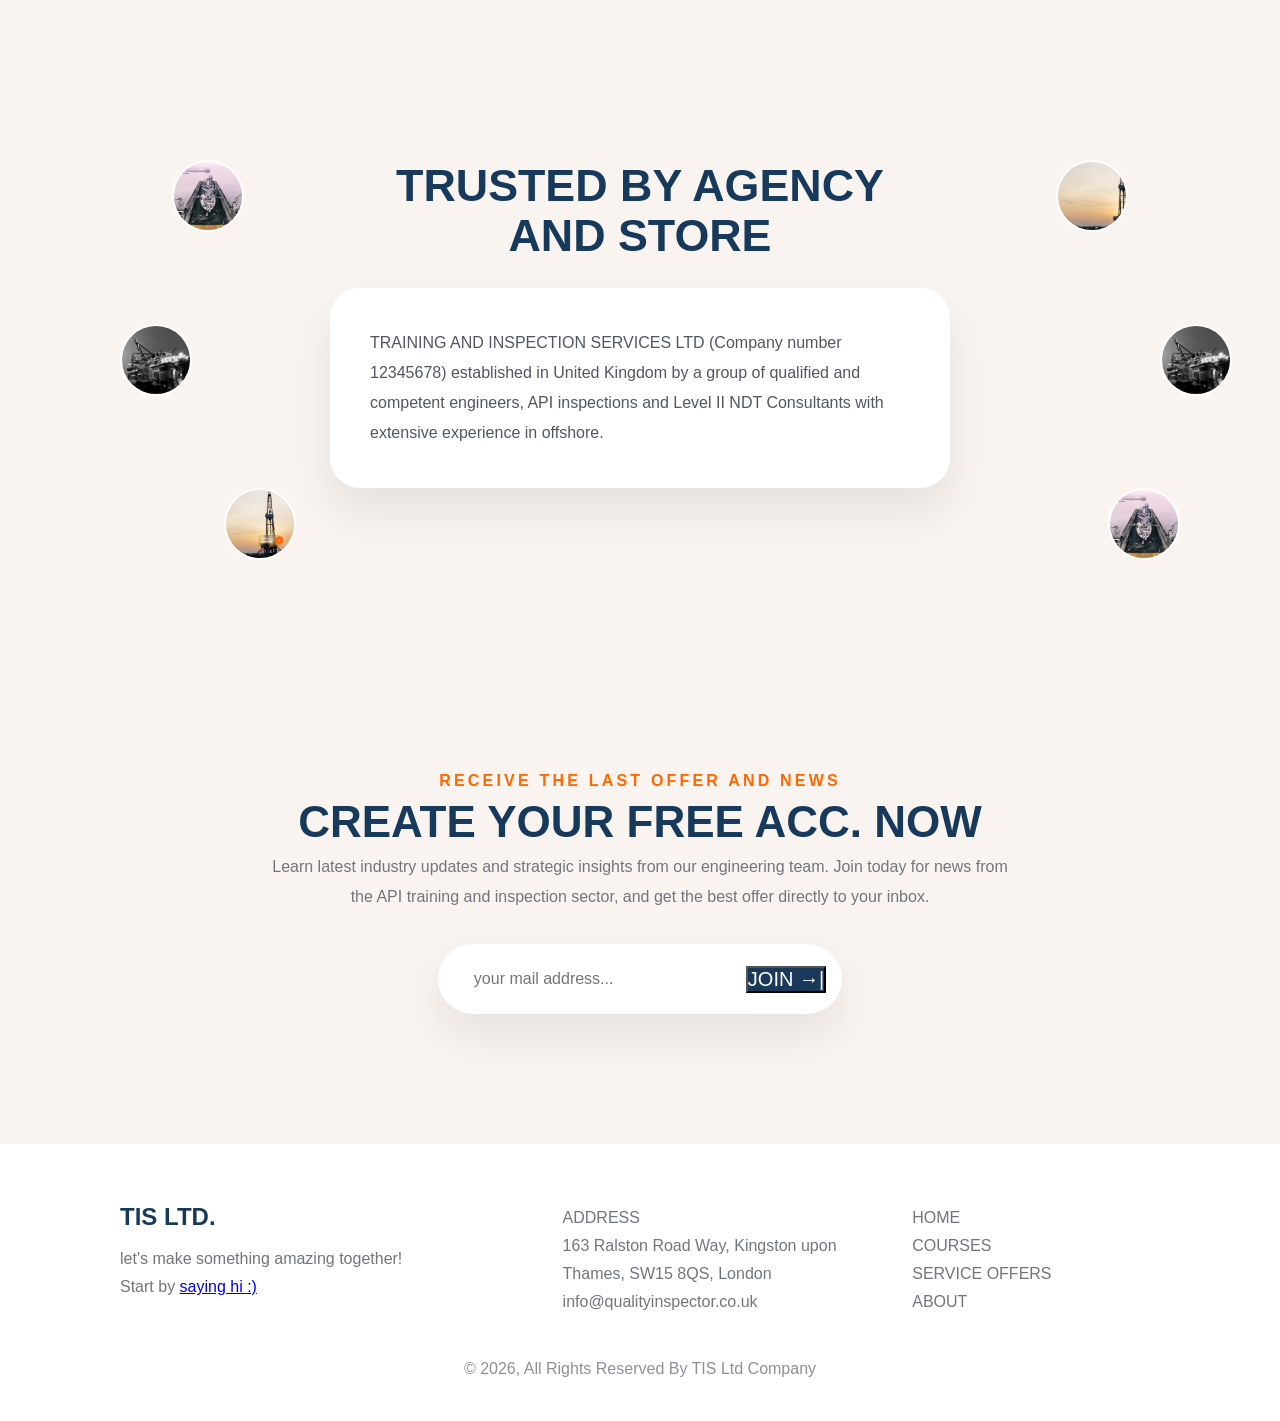
==== commit d0e7b43d: "changed tab image, responsiveness added" ====
--- a/index.html
+++ b/index.html
@@ -16,7 +16,7 @@
                 <h3>TRAINING & INSPECTION SERVICES LTD</h3>
             </div>
         </div>
-        <div>
+        <div class="navLinks">
             <nav>
                 <ul>
                     <li><a href="#"><span>HOME</span></a></li>
@@ -70,15 +70,15 @@
         <section class="secondHeroSection">
                 <div class="heroTitle">
                     <h2>API COURSES</h2>
-                    <div>
-                        <button> &leftarrow; </button>
-                        <button> &rightarrow; </button>
+                    <div class="secondHeroButton">
+                        <button type="button"> < </button>
+                        <button type="button"> > </button>
                     </div>
                 </div>
             <div class="secondHeroContent">
                 <div class="card">
                     <div class="cardImage">
-                        <img src="./assets/img/firstSectImg.jpg" alt="card image">
+                        <img src="./assets/img/tab1.jpg" alt="card image">
                     </div>
                     <div class="cardTitle">
                         <h2>API 520</h2>
@@ -89,12 +89,13 @@
                     </div>
                     <div class="cardDescription">
                         <p>More information > </p>
+                        <p class="cardMoney">$ 899</p>
                     </div>
                 </div>
 
                 <div class="card">
                     <div class="cardImage">
-                        <img src="./assets/img/firstSectImg.jpg" alt="card image">
+                        <img src="./assets/img/tab2.jpg" alt="card image">
                     </div>
                     <div class="cardTitle">
                         <h2>API 520</h2>
@@ -105,12 +106,13 @@
                     </div>
                     <div class="cardDescription">
                         <p>More information > </p>
+                        <p class="cardMoney">$ 899</p>
                     </div>
                 </div>
                 
                 <div class="card">
                     <div class="cardImage">
-                        <img src="./assets/img/firstSectImg.jpg" alt="card image">
+                        <img src="./assets/img/tab3.jpg" alt="card image">
                     </div>
                     <div class="cardTitle">
                         <h2>API 520</h2>
@@ -121,6 +123,7 @@
                     </div>
                     <div class="cardDescription">
                         <p>More information > </p>
+                        <p class="cardMoney">$ 899</p>
                     </div>
                 </div>
             </div>
@@ -185,12 +188,12 @@
                     </div>
                 </div>
                 <div class="trustedAvatars fifthSectionContentImage">
-                    <img src="./assets/img/businessLogo.png" alt="Client logo 1">
-                    <img src="./assets/img/heart.png" alt="Client logo 2">
-                    <img src="./assets/img/emailIcon.jpg" alt="Client logo 3">
+                    <img src="./assets/img/tab1.jpg" alt="Client logo 1">
+                    <img src="./assets/img/tab2.jpg" alt="Client logo 2">
+                    <img src="./assets/img/tab3.jpg" alt="Client logo 3">
                     <img src="./assets/img/firstSectImg.jpg" alt="Client logo 4">
-                    <img src="./assets/img/landing.jpg" alt="Client logo 5">
-                    <img src="./assets/img/landing.jpg" alt="Client logo 5">
+                    <img src="./assets/img/tab2.jpg" alt="Client logo 5">
+                    <img src="./assets/img/tab1.jpg" alt="Client logo 5">
                 </div>
             </div>
         </section>
@@ -200,7 +203,7 @@
             <p class="subscribeText">Learn latest industry updates and strategic insights from our engineering team. Join today for news from the API training and inspection sector, and get the best offer directly to your inbox.</p>
             <div class="subscribeForm">
                 <input type="email" placeholder="your mail address...">
-                <button class="loginButton">JOIN</button>
+                <button class="loginButton">JOIN &rightarrow;|</button>
             </div>
         </section>
     </main>
--- a/assets/css/style.css
+++ b/assets/css/style.css
@@ -167,7 +167,17 @@
     padding: 20px 0;
     grid-column: 1/3;
 }
-
+.secondHeroButton{
+    display: flex;
+    gap: 40px;
+}
+.secondHeroButton button{
+    font-size: 50px;
+    background-color: transparent;
+    color: rgb(255, 103, 0);
+    border: 0;
+    cursor: pointer;
+}
 .secondHeroSection .heroTitle {
     width: 100%;
     display: flex;
@@ -217,8 +227,18 @@
     font-size: 1rem;
     color: rgb(255, 103, 0);
     font-weight: bold;
-}
-
+    display: flex;
+    justify-content: space-between;
+    align-items: center;
+}
+.cardDescription .cardMoney{
+    padding: 10px;
+    background-color: rgba(0, 255, 0, 0.212);
+    color: green;
+    width: 80px;
+    text-align: center;
+    border-radius: 15px;
+}
 .heroImageCard {
     position: relative;
     width: 100%;
@@ -470,7 +490,10 @@
     font-size: 1rem;
     color: rgb(23, 58, 92);
 }
-
+.loginButton{
+    display: flex;
+    font-size: 20px;
+}
 .siteFooter {
     padding: 60px 120px 40px;
     background: white;
@@ -505,11 +528,18 @@
     color: rgb(140, 146, 155);
 }
 @media (max-width: 1024px) {
-    header {
-        grid-template-columns: 1fr;
-        padding: 1.5rem 2rem;
-        gap: 20px;
-    }
+        header {
+        padding: 1rem 1.25rem;
+        display: flex;
+        position: sticky;
+        top: 0;
+        background-color: white;
+        z-index: 1;
+    }
+    .navBarLogoText,.navLinks{
+        display: none;
+    }
+
 
     .navBarButtons {
         justify-content: flex-start;
@@ -614,11 +644,9 @@
 }
 
 @media (max-width: 768px) {
-    header {
-        padding: 1rem 1.25rem;
-    }
 
     nav ul {
+        display: none;
         flex-wrap: wrap;
         justify-content: center;
         gap: 8px;
@@ -705,11 +733,12 @@
     .trustedAvatars {
         justify-content: center;
     }
-
+    .fourthSectionContent2{
+        margin: 50px 0;
+    }
     .subscribeForm {
         width: 100%;
     }
-
     .subscribeForm button {
         width: 100%;
     }
@@ -739,7 +768,10 @@
         padding: 14px 24px;
         font-size: 1rem;
     }
-
+    .firstHeroSection{
+        display: flex;
+        flex-wrap:wrap;
+    }
     .firstHeroSection h1 {
         font-size: 1.8rem;
     }
@@ -748,7 +780,11 @@
         font-size: 1.1rem;
         margin-bottom: 50px;
     }
-
+    .secondHeroContent{
+        img{
+            width: 100%;
+        }
+    }
     .section {
         margin: 30px 0;
     }
@@ -762,4 +798,12 @@
     .subscribeForm input {
         width: 100%;
     }
+    .cardTitle{
+        img{
+            width: 20px;
+        }
+    }
+    .fifthSection{
+        padding: 1rem;
+    }
 }
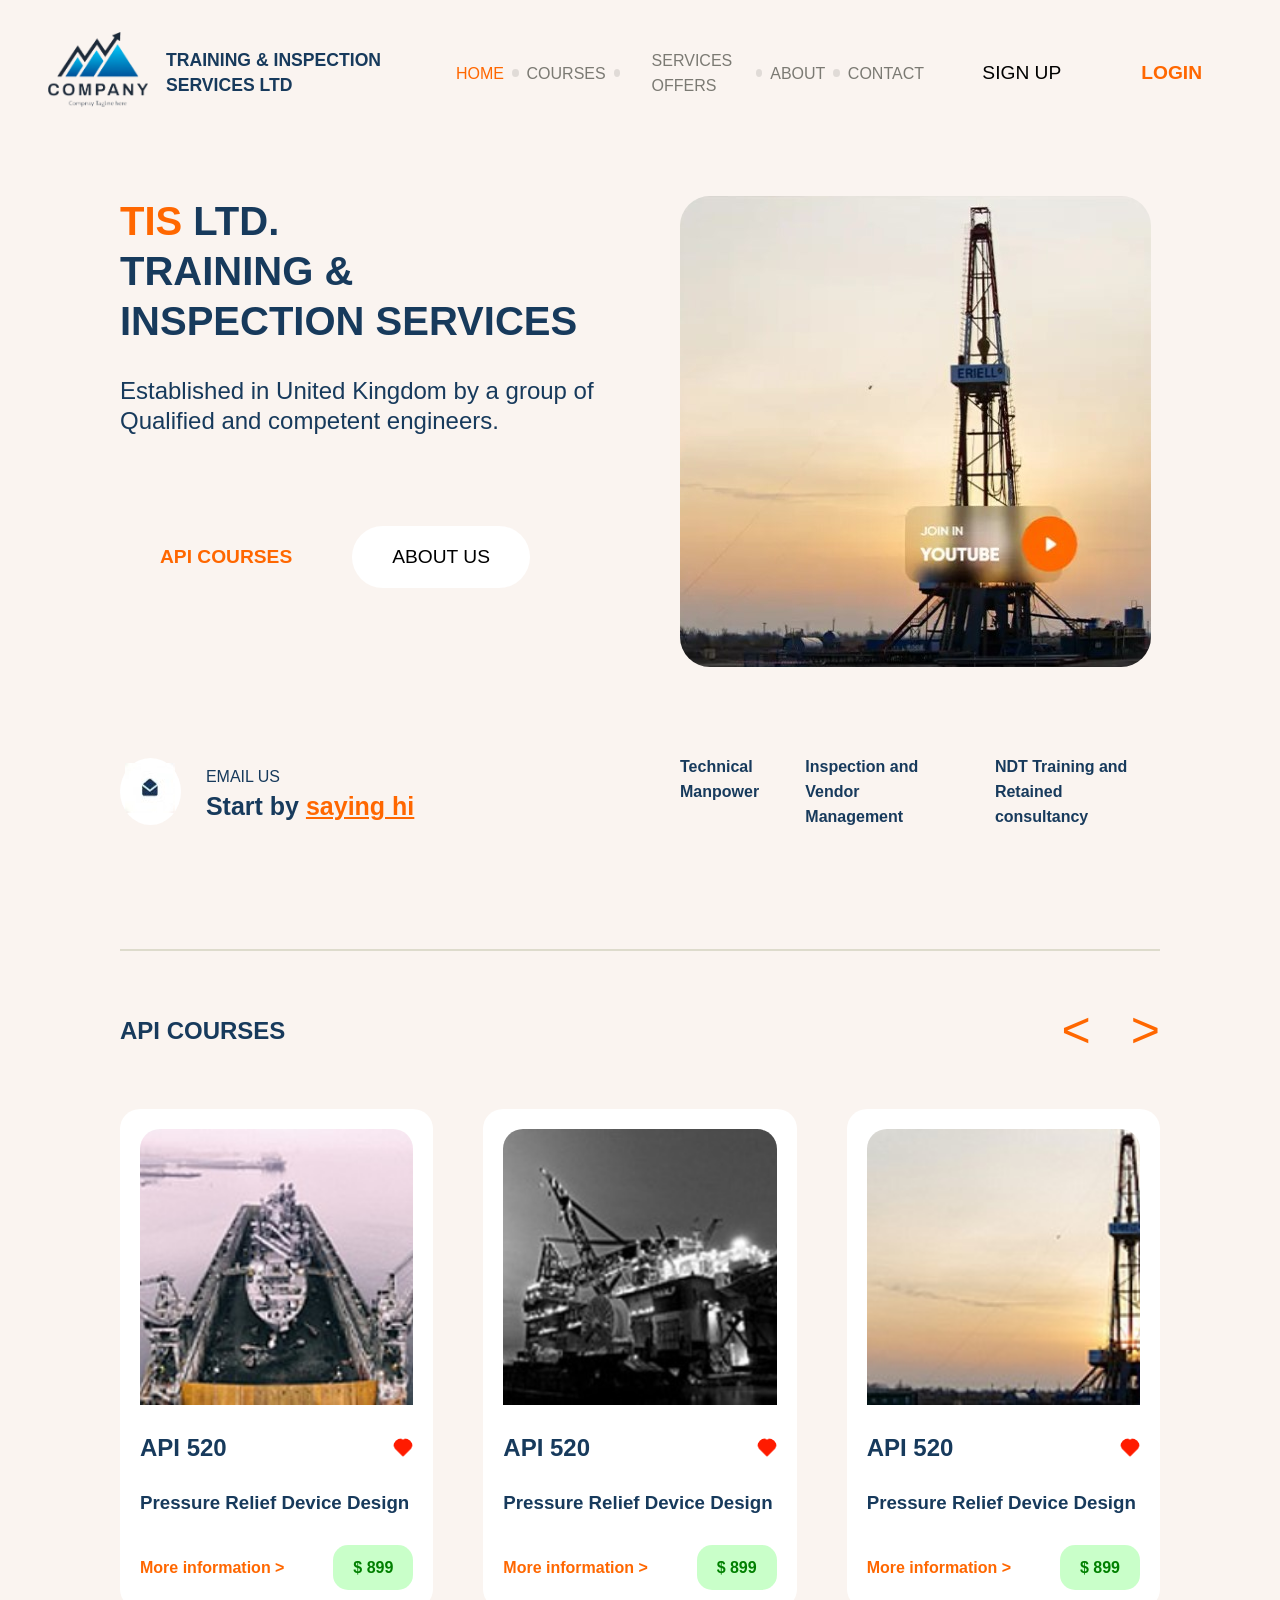
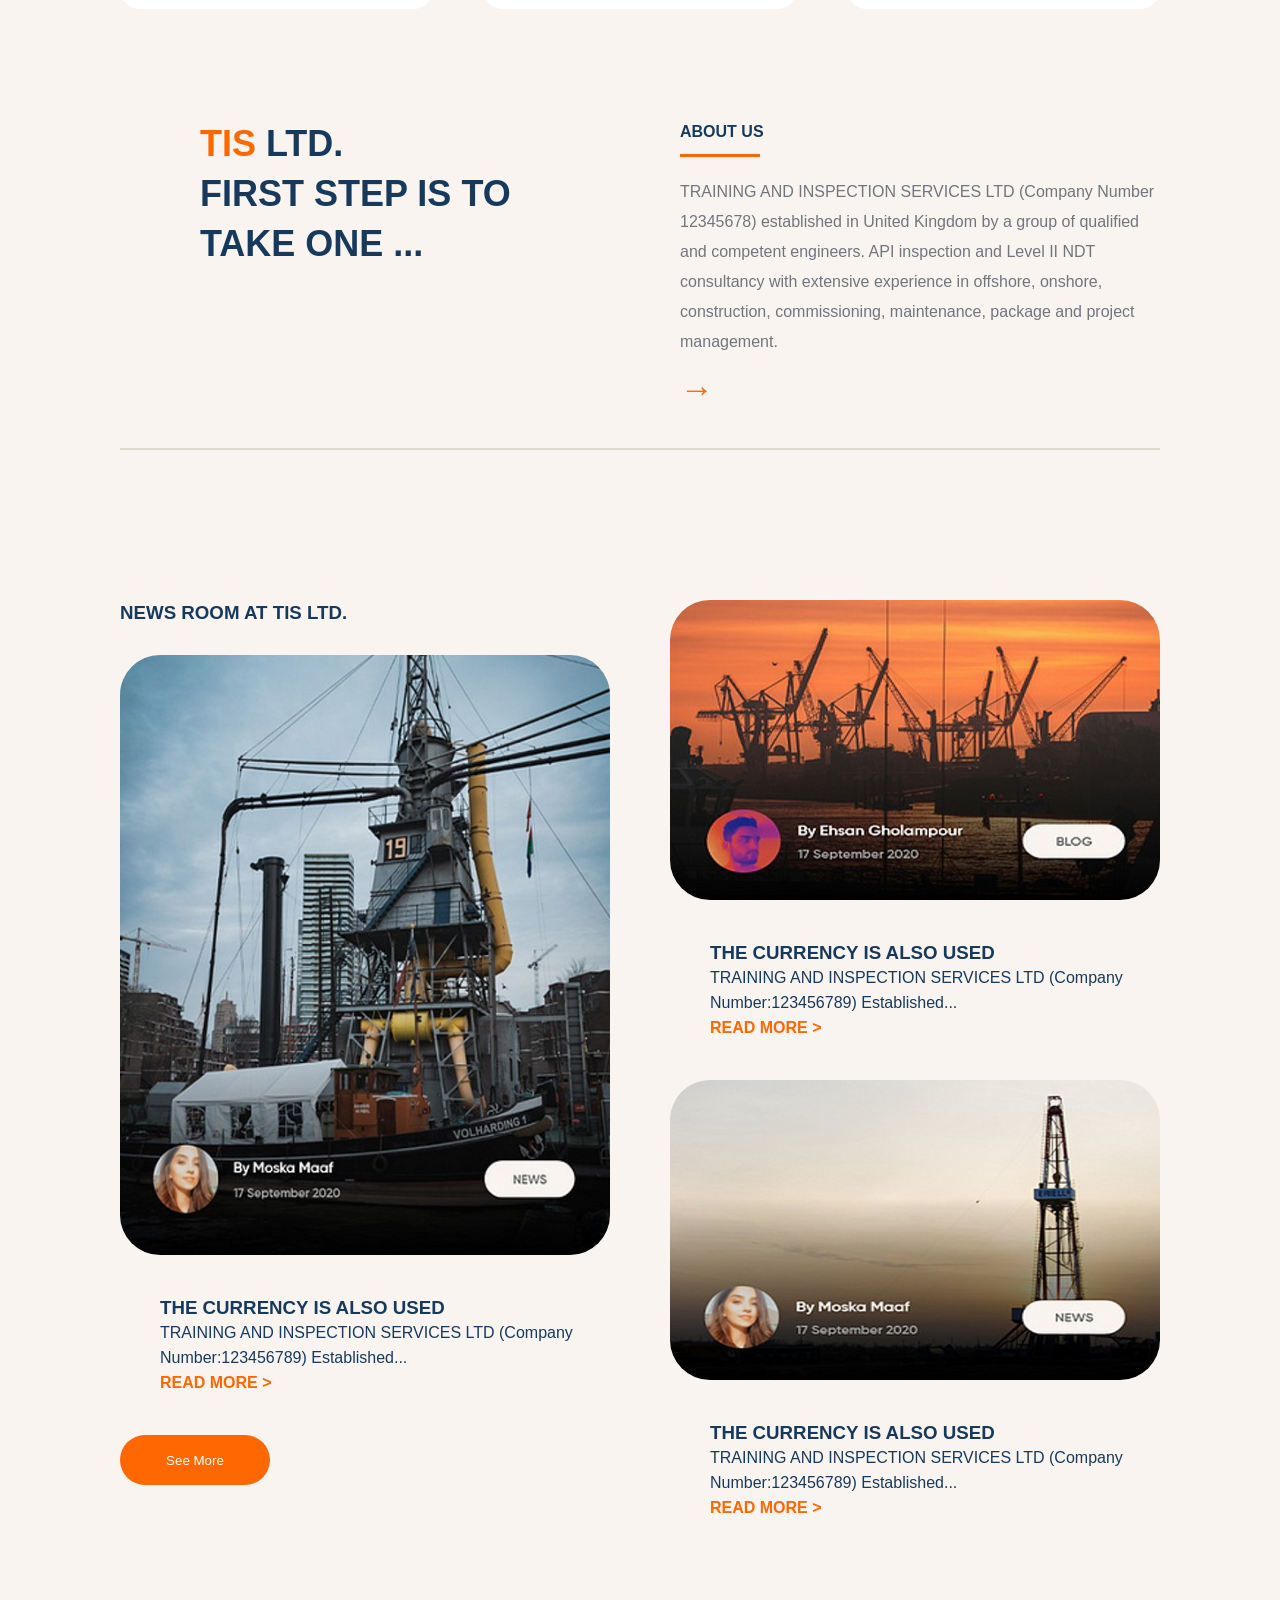
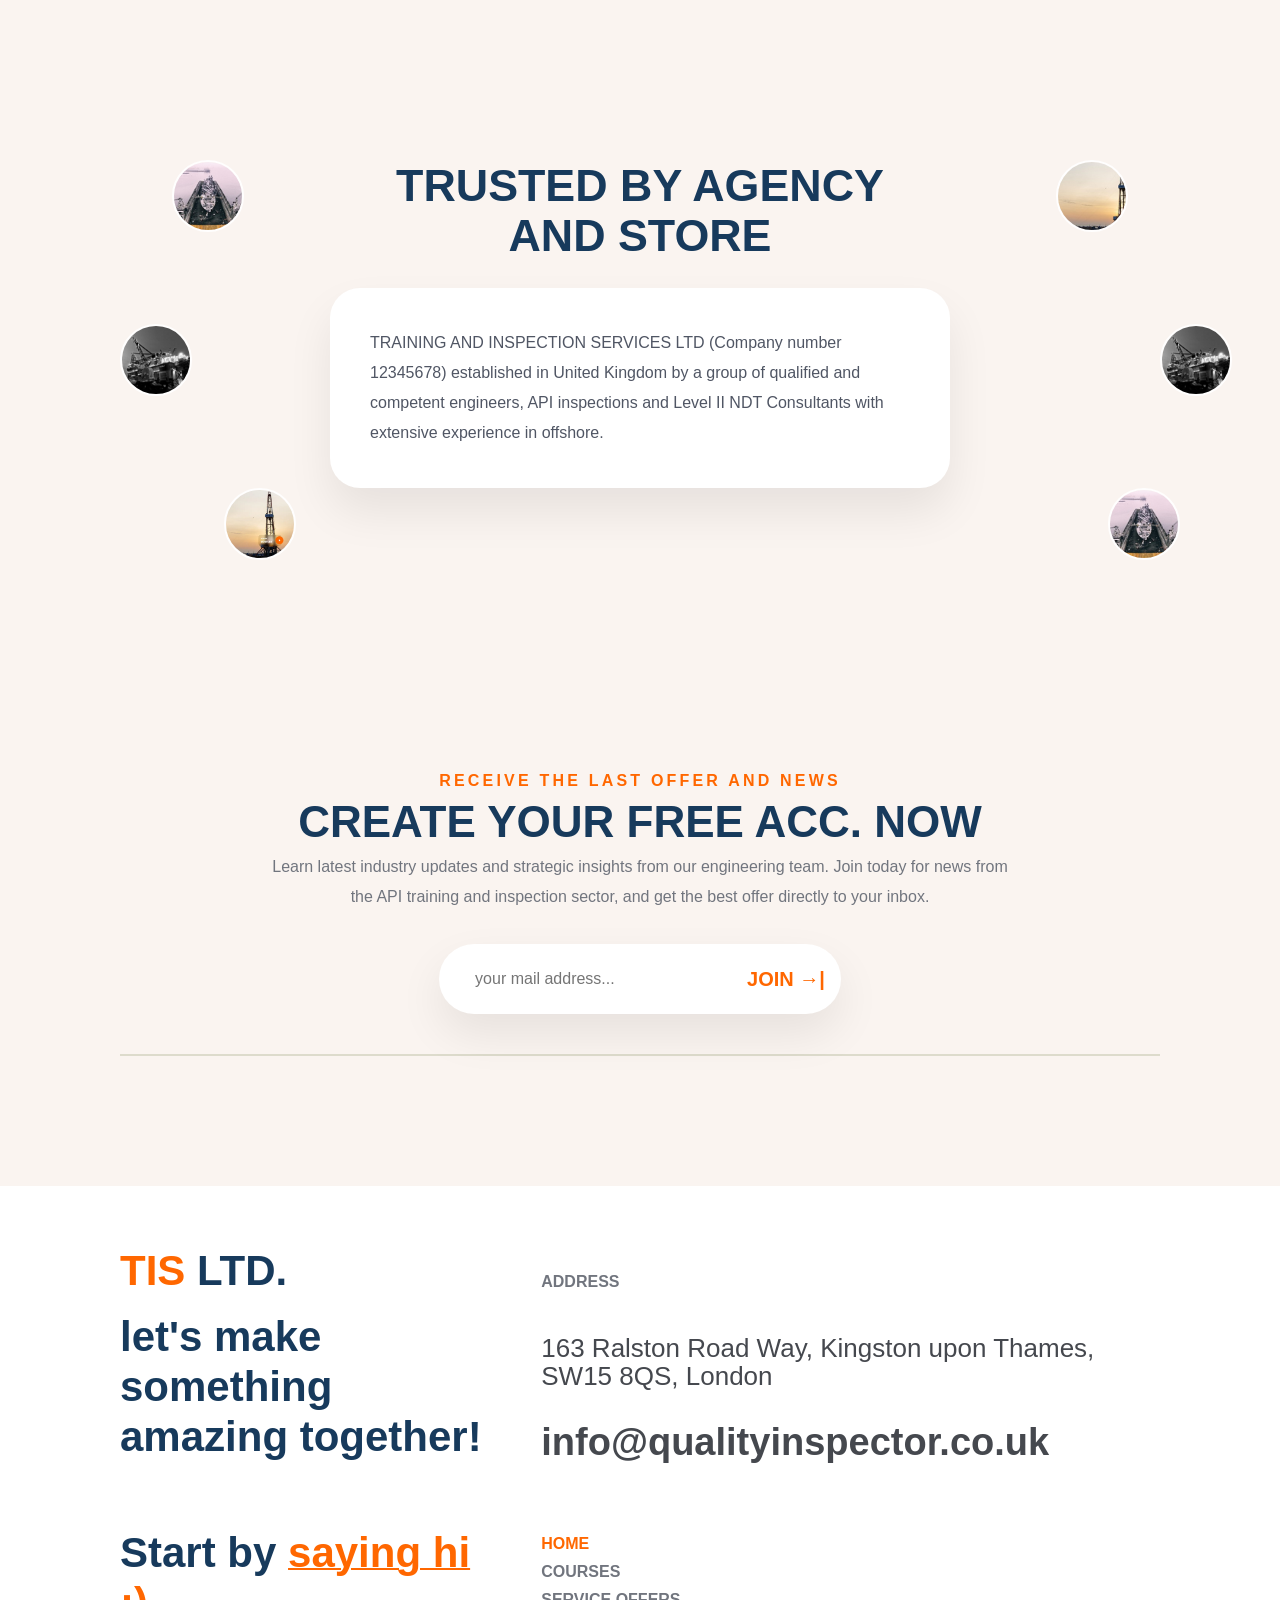
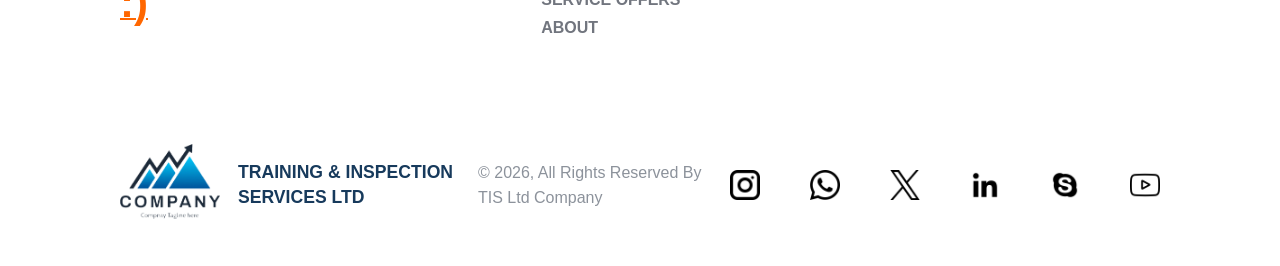
==== commit ff3a552e: "done" ====
--- a/index.html
+++ b/index.html
@@ -149,7 +149,7 @@
                     <h3>NEWS ROOM AT TIS LTD.</h3>
                 </div>
                 <div class="foruthContentImg">
-                    <img src="./assets/img/firstSectImg.jpg" alt="">
+                    <img src="./assets/img/card1.jpg" alt="Card1">
                 </div>
                 <div class="fourthContentInfo">
                     <h3>THE CURRENCY IS ALSO USED</h3>
@@ -162,7 +162,7 @@
            </div>
            <div class="fourthSectionContent2">
                 <div class="foruthContentImg">
-                    <img src="./assets/img/firstSectImg.jpg" alt="">
+                    <img src="./assets/img/card2.jpg" alt="Card2">
                 </div>
                 <div class="fourthContentInfo">
                     <h3>THE CURRENCY IS ALSO USED</h3>
@@ -170,7 +170,7 @@
                     <a href="#read">READ MORE > </a>
                 </div>
                 <div class="foruthContentImg">
-                    <img src="./assets/img/firstSectImg.jpg" alt="">
+                    <img src="./assets/img/card3.jpg" alt="Card3">
                 </div>
                 <div class="fourthContentInfo">
                     <h3>THE CURRENCY IS ALSO USED</h3>
@@ -205,35 +205,48 @@
                 <input type="email" placeholder="your mail address...">
                 <button class="loginButton">JOIN &rightarrow;|</button>
             </div>
+            <div class="sectionDivider"></div>
         </section>
     </main>
     <footer class="siteFooter">
         <div class="footerTop">
             <div class="footerBrand">
-                <h2>TIS LTD.</h2>
-                <p>let's make something amazing together!</p>
-                <p>Start by <a href="#">saying hi :)</a></p>
+                <h2><span>TIS</span> LTD.</h2>
+                <h2>let's make something amazing together!</h2>
+                
             </div>
             <div class="footerInfo">
-                <p>ADDRESS</p>
+                <h4>ADDRESS</h4>
                 <p>163 Ralston Road Way, Kingston upon Thames, SW15 8QS, London</p>
-                <p>info@qualityinspector.co.uk</p>
-            </div>
+                <h3>info@qualityinspector.co.uk</h3>
+            </div>
+            <h2 class="footerBrandh2">Start by <a href="#"><span> saying hi :)</span></a></h2>
             <div class="footerLinks">
-                <p>HOME</p>
+                <p><span>HOME</span></p>
                 <a href="#">COURSES</a>
                 <a href="#">SERVICE OFFERS</a>
                 <a href="#">ABOUT</a>
             </div>
         </div>
         <div class="footerBottom">
+            <div class="navBarLogo">
+                <div>
+                    <img src="./assets/img/businessLogo.png" alt="Logo">
+                </div>
+                <div class="navBarLogoText">
+                    <h3>TRAINING & INSPECTION SERVICES LTD</h3>
+                </div>
+            </div>
             <p>© 2026, All Rights Reserved By TIS Ltd Company</p>
-        </div>
-    </footer>
-</body>
-</html>
-    <footer>
-
+            <div class="footerSocialLink">
+                <img src="./assets/img/instagram.png" alt="instagram icon">
+                <img src="./assets/img/whatsapp.png" alt="whatsapp icon">
+                <img src="./assets/img/twitter.png" alt="twitter icon">
+                <img src="./assets/img/linkedin.png" alt="linkedin icon">
+                <img src="./assets/img/skype.png" alt="skype icon">
+                <img src="./assets/img/youtube.png" alt="youtube icon">
+            </div>
+        </div>
     </footer>
 </body>
 </html>
--- a/assets/css/style.css
+++ b/assets/css/style.css
@@ -355,7 +355,6 @@
 .fourthSectionContent2 .foruthContentImg{
     height: 300px;
     img{
-        object-fit: cover;
         width: 100%;
         height: 100%;
     }
@@ -493,6 +492,11 @@
 .loginButton{
     display: flex;
     font-size: 20px;
+    background-color: transparent;
+    color: rgb(255, 103, 0);
+    border: 0;
+    font-weight: bold;
+    cursor: pointer;
 }
 .siteFooter {
     padding: 60px 120px 40px;
@@ -501,15 +505,20 @@
 
 .footerTop {
     display: grid;
-    grid-template-columns: 1.3fr 1fr 0.8fr;
-    gap: 40px;
-    margin-bottom: 40px;
-}
-
-.footerBrand h2 {
+    grid-template-columns: 0.6fr 1fr;
+    gap: 50px;
+    margin-bottom: 100px;
+    align-items: center;
+}
+
+.footerBrand h2,.footerBrandh2 {
+    font-size: 42px;
     margin-bottom: 16px;
-}
-
+    line-height: 50px;
+}
+.footerBrandh2 a{
+    text-decoration: underline rgb(255, 103, 0) 2px;
+}
 .footerBrand p,
 .footerInfo p,
 .footerLinks p,
@@ -517,15 +526,46 @@
     color: rgb(113, 117, 126);
     line-height: 28px;
 }
-
+.footerInfo{
+    h4{
+         color: rgb(113, 117, 126);
+    }
+    p{
+        font-size: 26px;
+        color: rgb(69, 72, 78);
+        margin: 40px 0;
+    }
+    h3{
+        font-size: 38px;
+        color: rgb(69, 72, 78)
+    }
+}
+.footerLinks{
+    grid-column: 2/3;
+    font-weight: bold;
+}
 .footerLinks a {
     display: block;
     text-decoration: none;
 }
 
 .footerBottom {
-    text-align: center;
+    display: grid;
+    grid-template-columns: 1fr 1fr 1fr;
     color: rgb(140, 146, 155);
+    align-items: center;
+}
+.footerBottom .navBarLogo .navBarLogoText{
+    color: rgb(23, 58, 92);
+    width: 250px;
+}
+.footerSocialLink{
+    display: flex;
+    justify-content: flex-end;
+    gap: 50px;
+    img{
+        width: 30px;
+    }
 }
 @media (max-width: 1024px) {
         header {
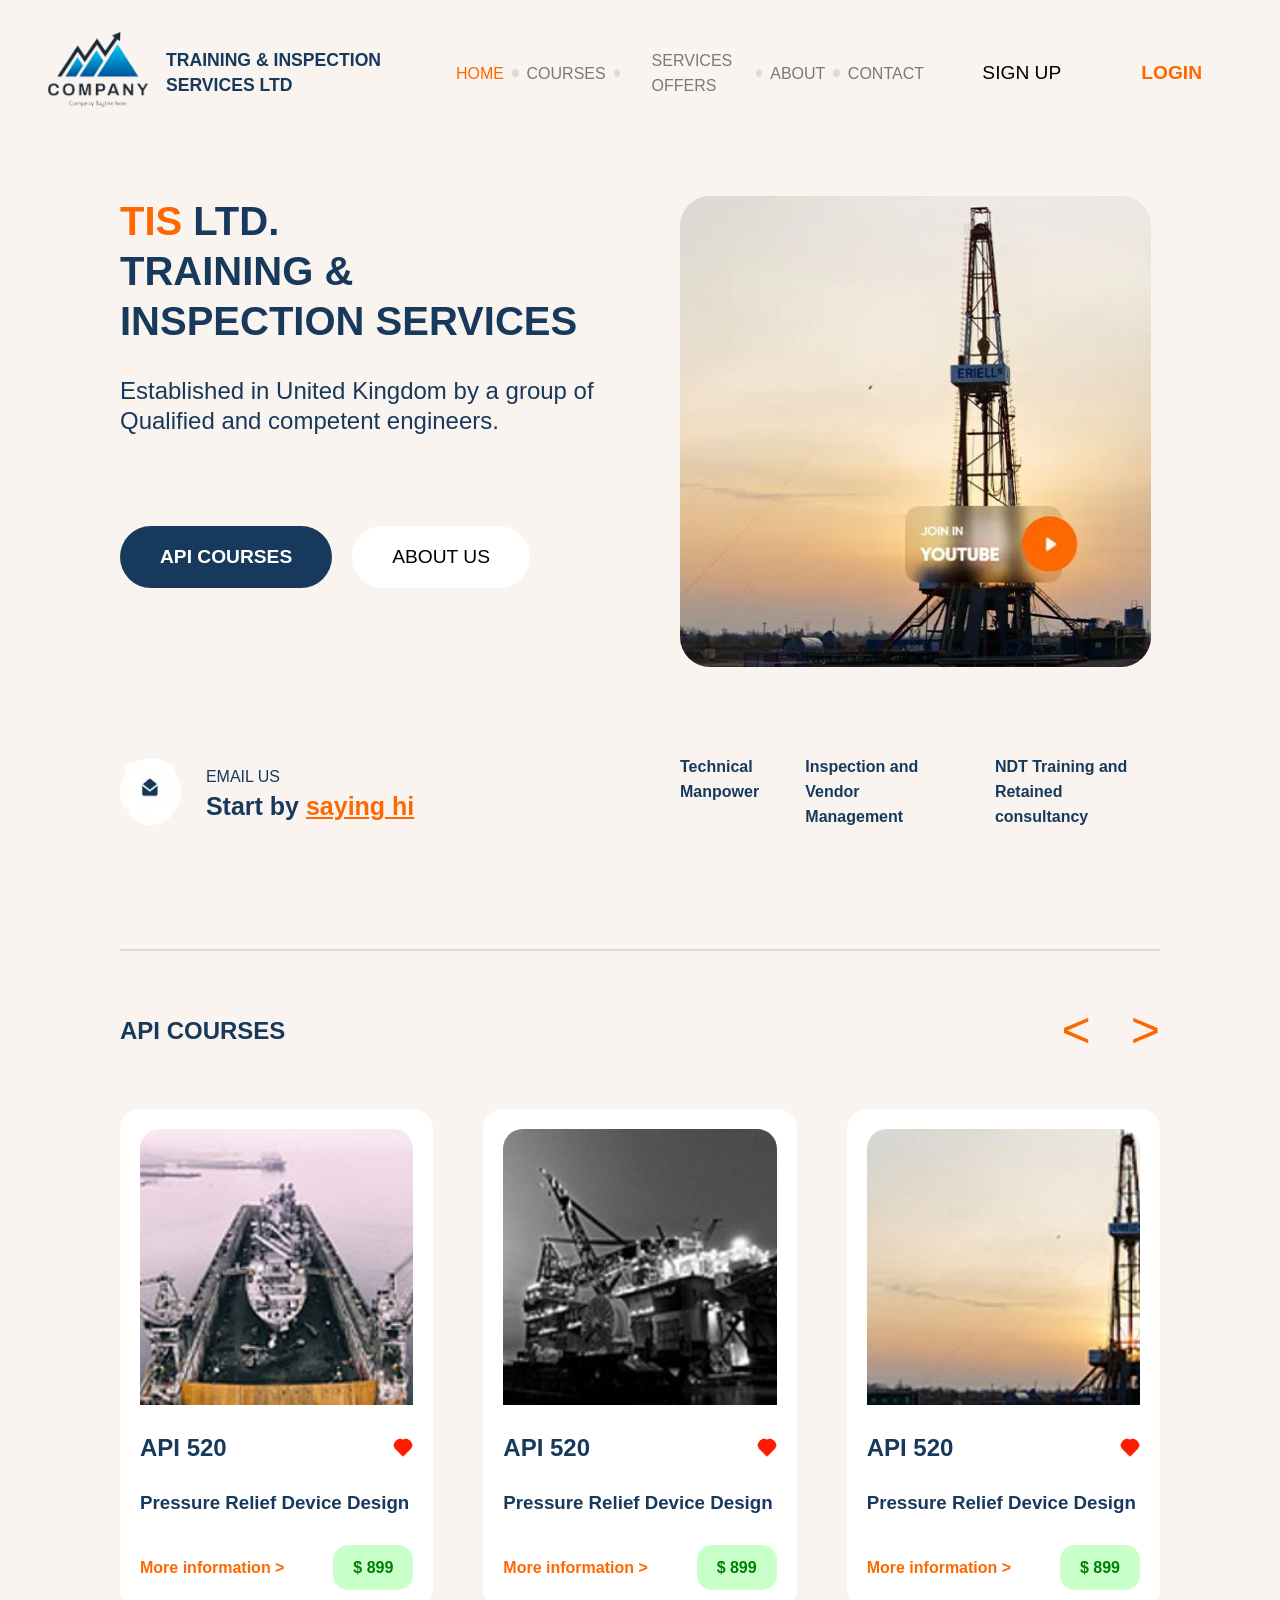
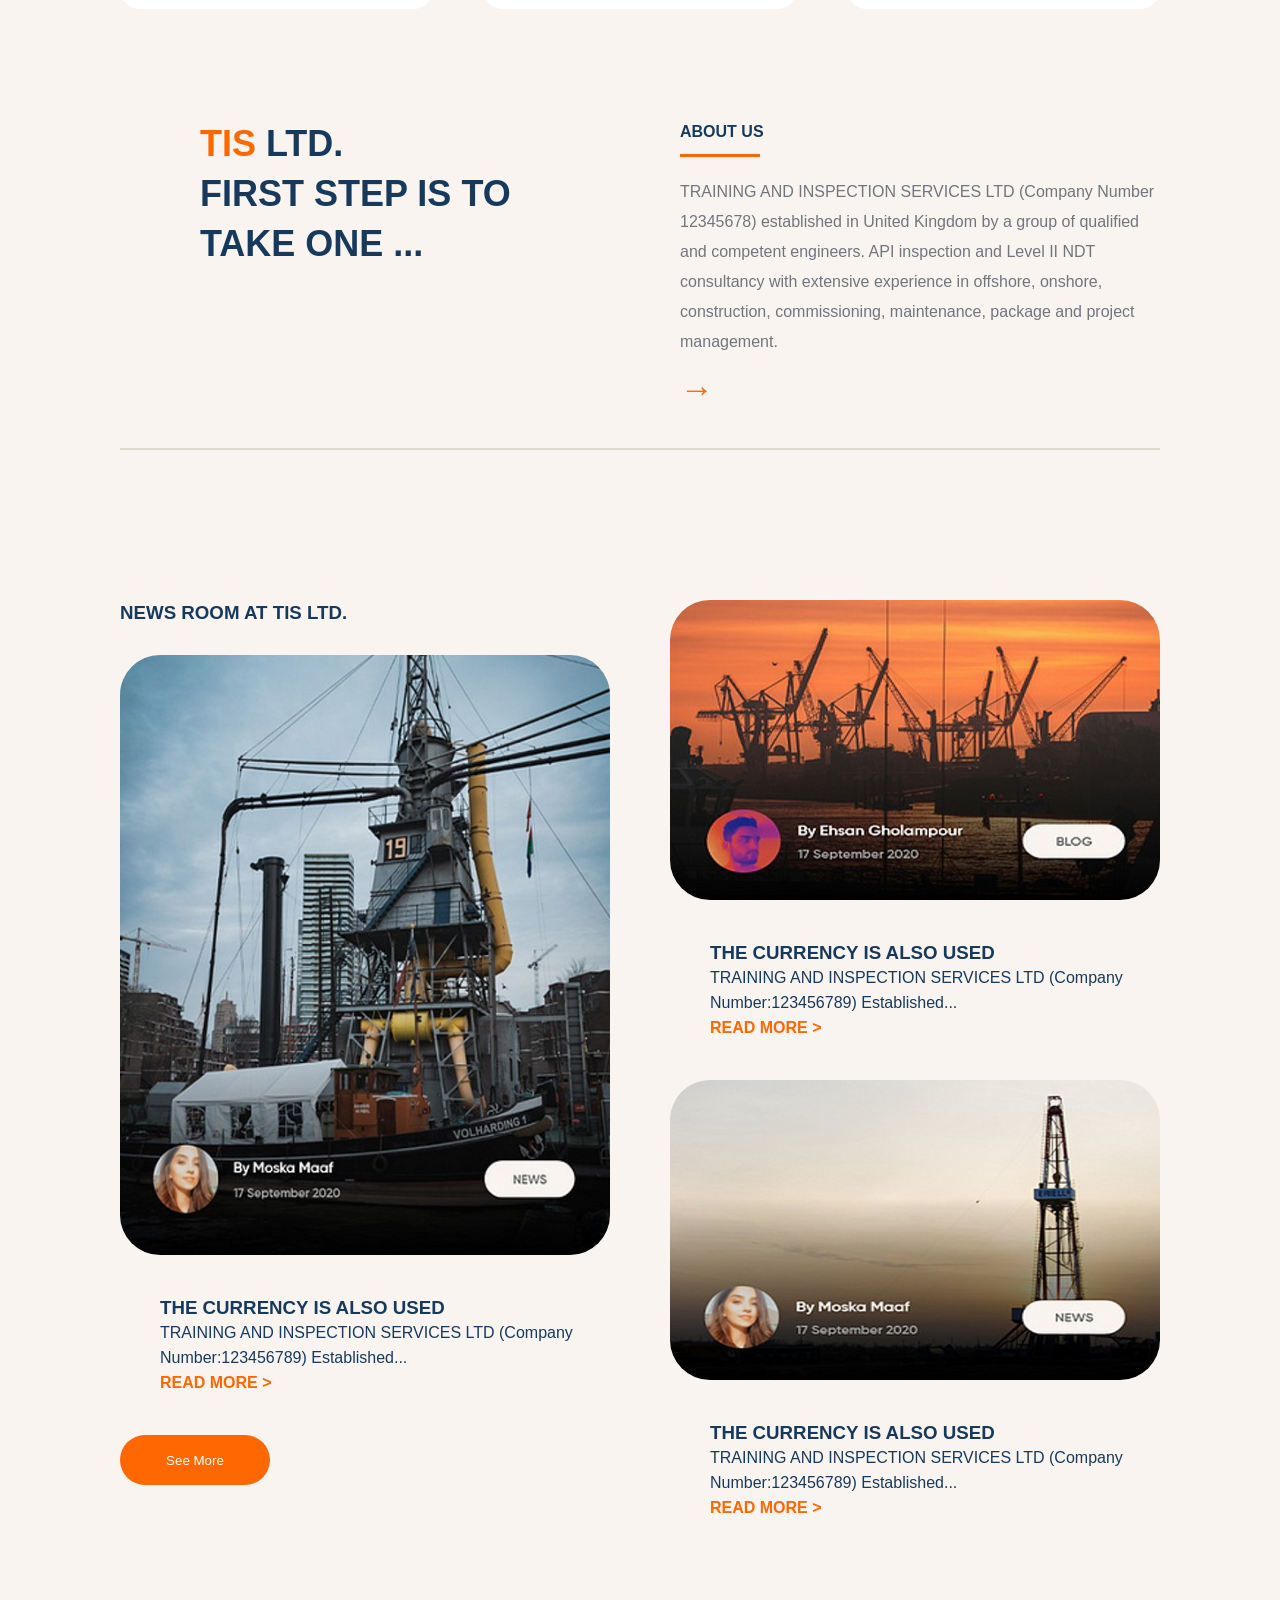
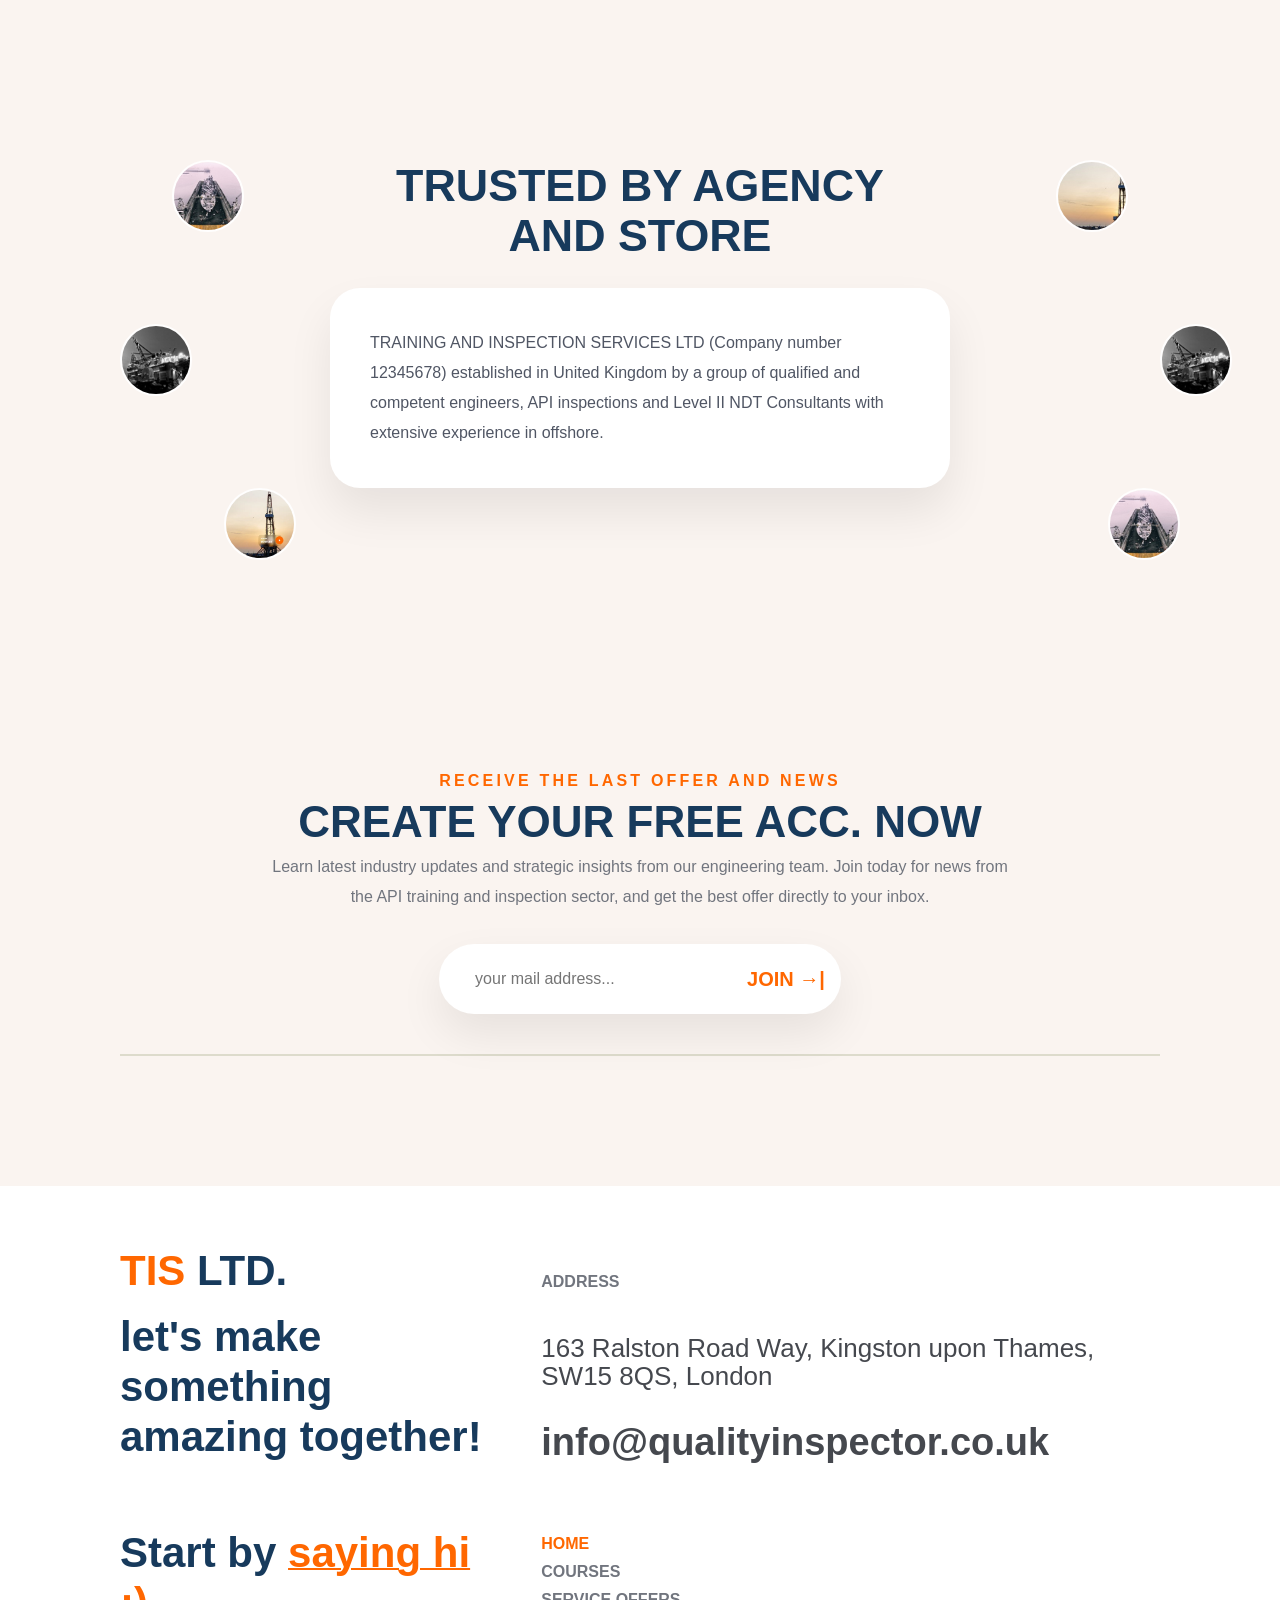
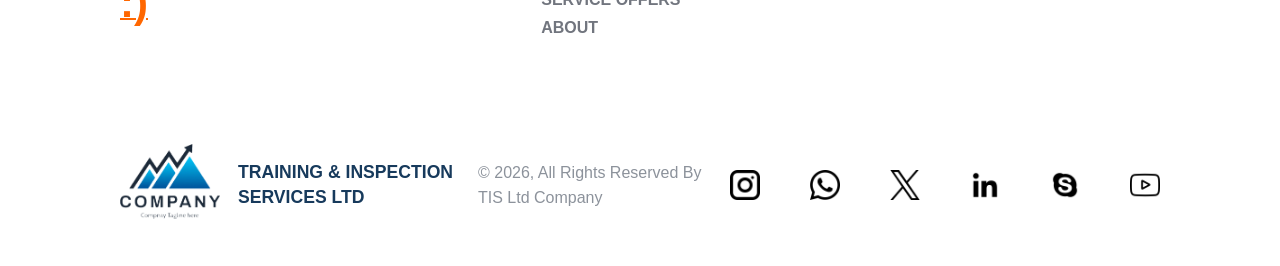
==== commit 12439bda: "Signup page added, login page added, forgot password added,about me file added, new images, css file" ====
--- a/index.html
+++ b/index.html
@@ -5,6 +5,7 @@
     <meta name="viewport" content="width=device-width, initial-scale=1.0">
     <title>TIS</title>
     <link rel="stylesheet" href="./assets/css/style.css">
+    <link rel="shortcut icon" href="./assets/img/logo.png" type="image/x-icon">
 </head>
 <body>
     <header>
@@ -19,25 +20,25 @@
         <div class="navLinks">
             <nav>
                 <ul>
-                    <li><a href="#"><span>HOME</span></a></li>
-                    <div class="navBarDivider"></div>
-                    <li><a href="#">COURSES</a></li>
-                    <div class="navBarDivider"></div>
-                    <li><a href="#">SERVICES OFFERS </a></li>
-                    <div class="navBarDivider"></div>
-                    <li><a href="#">ABOUT</a></li>
-                    <div class="navBarDivider"></div>
-                    <li><a href="#">CONTACT</a></li>
+                    <li><a href="#firstHeroSection"><span>HOME</span></a></li>
+                    <div class="navBarDivider"></div>
+                    <li><a href="#secondHeroSection">COURSES</a></li>
+                    <div class="navBarDivider"></div>
+                    <li><a href="#thirdHeroSection">SERVICES OFFERS </a></li>
+                    <div class="navBarDivider"></div>
+                    <li><a href="./assets/pages/about.html">ABOUT</a></li>
+                    <div class="navBarDivider"></div>
+                    <li><a href="#footer">CONTACT</a></li>
                 </ul>
             </nav>
         </div>
         <div class="navBarButtons">
-            <button class="signUpButton">SIGN UP</button>
-            <button class="loginButton">LOGIN</button>    
+            <button class="signUpButton" onclick="window.location.href='./assets/pages/signIn.html'">SIGN UP</button>
+            <button class="loginButton" onclick="window.location.href='./assets/pages/login.html'">LOGIN</button>    
         </div>
     </header>
     <main>
-        <section class="firstHeroSection">
+        <section class="firstHeroSection" id="firstHeroSection">
             <div class="firstHeroContent">
                 <h1><span>TIS</span> LTD. <br> TRAINING & INSPECTION SERVICES</h1>
                 <h3>Established in United Kingdom by a group of Qualified and competent engineers.</h3>
@@ -67,7 +68,7 @@
             </div>
             <div class="sectionDivider"></div>
         </section>
-        <section class="secondHeroSection">
+        <section class="secondHeroSection" id="secondHeroSection">
                 <div class="heroTitle">
                     <h2>API COURSES</h2>
                     <div class="secondHeroButton">
@@ -128,7 +129,7 @@
                 </div>
             </div>
         </section>
-        <section class="thirdSection">
+        <section class="thirdSection" id="thirdHeroSection">
             <div class="thirdSectionContent">
                 <div class="thirdSectionText">
                     <h2><span>TIS</span> LTD.</h2>
@@ -208,7 +209,7 @@
             <div class="sectionDivider"></div>
         </section>
     </main>
-    <footer class="siteFooter">
+    <footer class="siteFooter" id="footer">
         <div class="footerTop">
             <div class="footerBrand">
                 <h2><span>TIS</span> LTD.</h2>
@@ -248,5 +249,7 @@
             </div>
         </div>
     </footer>
+
+    <script src="./assets/js/main.js"></script>
 </body>
 </html>
--- a/assets/css/style.css
+++ b/assets/css/style.css
@@ -128,6 +128,10 @@
 .heroButton button {
     padding: 20px 40px;
     border-radius: 60px;
+}
+.heroButton .loginButton{
+    background-color: rgb(23, 58, 92);
+    color: white;
 }
 
 .heroButton .signUpButton {
@@ -478,6 +482,7 @@
     background: white;
     padding: 12px 16px;
     border-radius: 999px;
+    justify-content: space-between;
     box-shadow: 0 20px 45px rgba(0, 0, 0, 0.08);
 }
 
@@ -589,9 +594,6 @@
     section {
         padding: 0 60px;
     }
-
-    .firstHeroSection,
-    .secondHeroSection .secondHeroContent,
     .thirdSectionContent,
     .fourthSection,
     .newsGrid,
@@ -618,10 +620,14 @@
     }
 
     .secondHeroSection .secondHeroContent {
+        display: flex;
+        flex-wrap: wrap;
+        justify-content: center;
         gap: 30px;
     }
 
     .secondHeroSection .secondHeroContent .card {
+        width: 50vw;
         height: auto;
     }
 
@@ -668,14 +674,10 @@
     }
 
     .subscribeForm {
-        width: 100%;
-        justify-content: center;
-        flex-wrap: wrap;
-    }
-
-    .subscribeForm input {
-        width: 100%;
-        max-width: 420px;
+        width: 500px;
+        display: flex;
+        justify-content: space-between;
+        justify-self: center;
     }
 
     .siteFooter {
@@ -782,13 +784,33 @@
     .subscribeForm button {
         width: 100%;
     }
-
-    .footerTop {
+    .fifthSection{
+        padding: 20px 0;
+    }
+    .footerTop,.footerBottom {
         grid-template-columns: 1fr;
     }
+    .footerBottom p{
+        margin: 30px 0;
+    }
+    .footerSocialLink{
+        justify-self: start;
+    }
+    
+    .footerInfo h3{
+        font-size: 16px;
+    }
+    .footerSocialLink{
+        gap: 20px;
+        flex-wrap: wrap;
+    }
 }
 
 @media (max-width: 576px) {
+     .firstHeroSection{
+        display: flex;
+        flex-direction: column;
+    }
     .navBarLogo {
         flex-direction: column;
         align-items: flex-start;
@@ -820,6 +842,10 @@
         font-size: 1.1rem;
         margin-bottom: 50px;
     }
+    .secondHeroSection .secondHeroContent .card {
+        width: 100vw;
+        height: auto;
+    }
     .secondHeroContent{
         img{
             width: 100%;
@@ -836,14 +862,20 @@
     }
 
     .subscribeForm input {
-        width: 100%;
+        width: 200px;
     }
     .cardTitle{
         img{
             width: 20px;
         }
     }
+    .fourthContentInfo{
+        margin: 10px 0;
+    }
     .fifthSection{
         padding: 1rem;
     }
+    .siteFooter{
+        padding: 1rem;
+    }
 }
